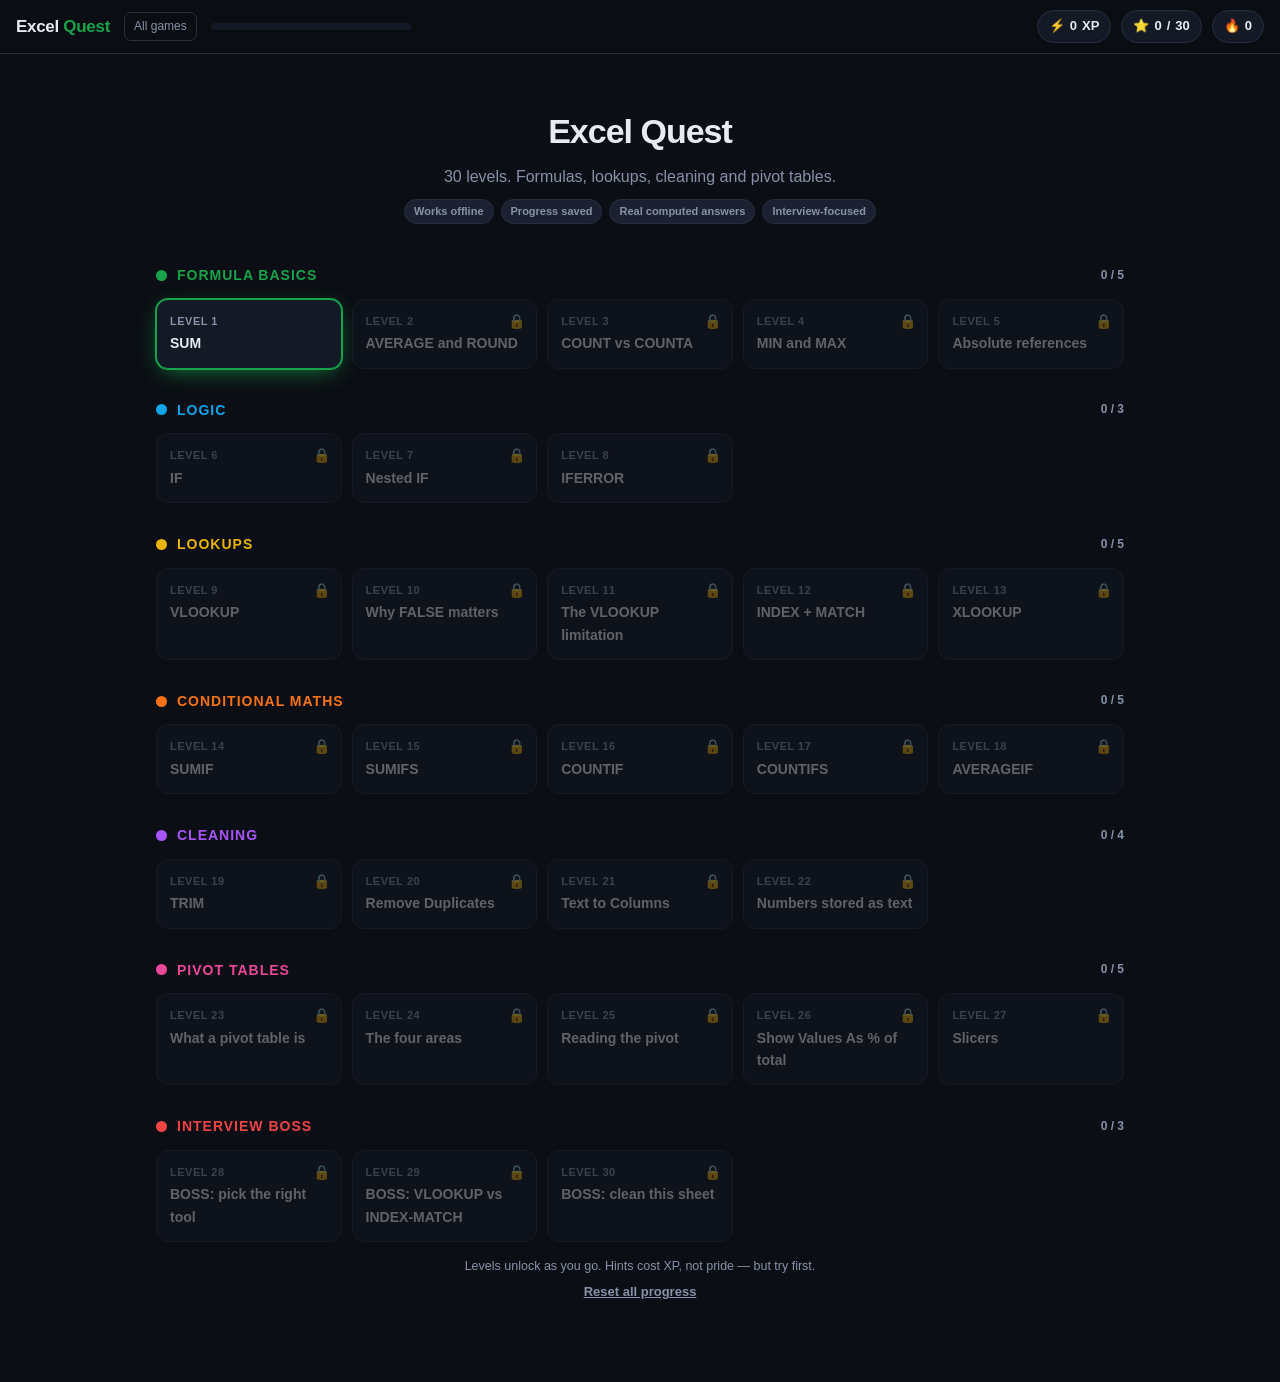
==== excel-quest.html @ 51fa30cd "Add files via upload" ====
<!DOCTYPE html>
<html lang="en"><head><meta charset="utf-8">
<meta name="viewport" content="width=device-width,initial-scale=1">
<title>Excel Quest</title>
<style>
*{box-sizing:border-box;margin:0;padding:0}
:root{--bg:#0b0e14;--pan:#141926;--pan2:#1b2130;--br:#262e40;--tx:#e8ebf2;--mut:#8792a8;--ac:#16a34a}
body{font-family:-apple-system,BlinkMacSystemFont,'Segoe UI',Roboto,Helvetica,Arial,sans-serif;
background:var(--bg);color:var(--tx);line-height:1.6;-webkit-font-smoothing:antialiased}
code,pre,textarea,input.num,.mono{font-family:ui-monospace,SFMono-Regular,Menlo,Consolas,monospace}
.top{position:sticky;top:0;z-index:100;background:rgba(11,14,20,.93);backdrop-filter:blur(10px);
border-bottom:1px solid var(--br);padding:10px 16px;display:flex;align-items:center;gap:14px;flex-wrap:wrap}
.logo{font-weight:800;font-size:17px;letter-spacing:-.3px;cursor:pointer}
.logo span{color:var(--ac)}
.hm{font-size:12px;color:var(--mut);text-decoration:none;border:1px solid var(--br);padding:4px 9px;border-radius:7px}
.hm:hover{color:var(--tx)}
.stats{display:flex;gap:10px;margin-left:auto;align-items:center;font-size:13px;font-weight:700;flex-wrap:wrap}
.stat{display:flex;align-items:center;gap:5px;background:var(--pan);border:1px solid var(--br);
padding:5px 11px;border-radius:99px}
.xpbar{flex:1;min-width:90px;max-width:200px;height:7px;background:var(--pan);border-radius:99px;overflow:hidden}
.xpbar>div{height:100%;background:linear-gradient(90deg,var(--ac),#a855f7);width:0;transition:width .5s}
.wrap{max-width:1000px;margin:0 auto;padding:24px 16px 80px}
.hero{text-align:center;padding:26px 0 10px}
.hero h1{font-size:34px;font-weight:800;letter-spacing:-1px}
.hero p{color:var(--mut);margin-top:6px}
.world{margin-top:30px}
.wh{display:flex;align-items:center;gap:10px;margin-bottom:12px}
.wdot{width:11px;height:11px;border-radius:99px}
.wh h2{font-size:14px;font-weight:800;letter-spacing:1px;text-transform:uppercase}
.wh .wc{font-size:12px;color:var(--mut);margin-left:auto;font-weight:600}
.nodes{display:grid;grid-template-columns:repeat(auto-fill,minmax(168px,1fr));gap:10px}
.node{background:var(--pan);border:1px solid var(--br);border-radius:12px;padding:13px;cursor:pointer;
position:relative;transition:transform .12s,border-color .12s}
.node:hover{transform:translateY(-2px)}
.node .ln{font-size:11px;color:var(--mut);font-weight:800;letter-spacing:.5px}
.node .lt{font-size:14px;font-weight:600;margin-top:2px}
.node.lock{opacity:.38;cursor:not-allowed}.node.lock:hover{transform:none}
.node.done{border-color:#1e5235;background:linear-gradient(180deg,#14301f22,var(--pan))}
.node.cur{border-color:var(--ac);box-shadow:0 0 0 1px var(--ac),0 6px 24px -8px var(--ac)}
.tick{position:absolute;top:10px;right:11px;font-size:14px}
.lv{display:none}.lv.on{display:block}
.back{background:none;border:none;color:var(--mut);font-size:13px;cursor:pointer;padding:0;font-weight:600}
.back:hover{color:var(--tx)}
.lvhead{display:flex;align-items:baseline;gap:10px;margin:14px 0 4px;flex-wrap:wrap}
.lvhead .n{font-size:12px;font-weight:800;color:var(--ac);letter-spacing:1px}
.lvhead h2{font-size:25px;font-weight:800;letter-spacing:-.5px}
.cols{display:grid;grid-template-columns:1fr 1fr;gap:16px;margin-top:16px}
@media(max-width:860px){.cols{grid-template-columns:1fr}}
.box{background:var(--pan);border:1px solid var(--br);border-radius:14px;padding:18px}
.box h3{font-size:11px;font-weight:800;letter-spacing:1.2px;text-transform:uppercase;color:var(--mut);margin-bottom:10px}
.lesson p{margin-bottom:9px;font-size:14.5px}
.lesson ul{margin:0 0 9px 18px;font-size:14.5px}.lesson li{margin-bottom:4px}
.lesson pre{background:#070a10;border:1px solid var(--br);border-left:3px solid var(--ac);border-radius:8px;
padding:12px;margin:9px 0;font-size:12.5px;color:#a5f3d0;overflow-x:auto;white-space:pre-wrap;line-height:1.5}
.lesson code{background:#070a10;padding:1px 5px;border-radius:4px;font-size:12.5px;color:#fbbf24}
.lesson table{margin:9px 0}
.task{background:linear-gradient(135deg,#1e1b4b55,#312e8133);border:1px solid #4338ca66;
border-radius:12px;padding:15px;font-size:15px}
.task b{color:#c7d2fe}
textarea{width:100%;min-height:130px;background:#070a10;border:1px solid var(--br);border-radius:10px;
color:#dbe4f0;padding:13px;font-size:13.5px;resize:vertical;line-height:1.6}
textarea:focus{outline:none;border-color:var(--ac)}
input.num{width:100%;background:#070a10;border:1px solid var(--br);border-radius:10px;color:#dbe4f0;
padding:14px;font-size:19px;font-weight:700}
input.num:focus{outline:none;border-color:var(--ac)}
.mc{display:flex;flex-direction:column;gap:8px}
.opt{background:#070a10;border:1px solid var(--br);border-radius:10px;padding:12px 14px;cursor:pointer;
font-size:14px;display:flex;gap:10px;align-items:flex-start}
.opt:hover{border-color:#39425a}
.opt.sel{border-color:var(--ac);background:#11162480}
.opt .k{font-weight:800;color:var(--mut);flex-shrink:0}
.opt.sel .k{color:var(--ac)}
.row{display:flex;gap:8px;flex-wrap:wrap;margin-top:10px}
button.b{background:var(--pan2);border:1px solid var(--br);color:#cdd5e3;padding:9px 15px;border-radius:9px;
cursor:pointer;font-size:13px;font-weight:700}
button.b:hover{background:#242c3d}
button.go{background:var(--ac);border-color:var(--ac);color:#fff;flex:1}
button.go:hover{filter:brightness(1.12)}
.msg{margin-top:11px;padding:12px 14px;border-radius:10px;font-size:14px;display:none}
.msg.ok{display:block;background:#0f2a1a;border:1px solid #1e5235;color:#86efac}
.msg.bad{display:block;background:#2a1414;border:1px solid #5c2626;color:#fca5a5}
.hintbox{margin-top:10px;background:#1c1708;border-left:3px solid #f59e0b;border-radius:8px;
padding:10px 13px;font-size:13.5px;color:#fde68a;display:none}
.hintbox.on{display:block}
table{width:100%;border-collapse:collapse;font-size:12.5px}
th{text-align:left;padding:7px 9px;background:#070a10;color:var(--mut);font-weight:700;
border-bottom:1px solid var(--br);white-space:nowrap;font-size:11px;letter-spacing:.4px;text-transform:uppercase}
td{padding:6px 9px;border-bottom:1px solid #1b2130;white-space:nowrap}
tr:last-child td{border-bottom:none}
.scroll{overflow-x:auto;max-height:290px;overflow-y:auto;border:1px solid var(--br);border-radius:9px}
.tabsm{display:flex;gap:5px;margin-bottom:9px;flex-wrap:wrap}
.tabsm button{background:var(--pan2);border:1px solid var(--br);color:var(--mut);font-size:11px;
padding:4px 9px;border-radius:6px;cursor:pointer;font-weight:700}
.tabsm button.on{background:var(--ac);border-color:var(--ac);color:#fff}
.sol{display:none;margin-top:10px}.sol.on{display:block}
.sol pre{background:#070a10;border:1px solid var(--br);border-left:3px solid #22c55e;border-radius:9px;
padding:13px;font-size:13px;color:#86efac;overflow-x:auto;white-space:pre-wrap;line-height:1.6}
.why{margin-top:10px;background:#0d1620;border-left:3px solid #38bdf8;border-radius:8px;padding:11px 13px;
font-size:13.5px;color:#bae6fd;display:none}
.why.on{display:block}
.ov{position:fixed;inset:0;background:rgba(5,7,12,.86);backdrop-filter:blur(5px);z-index:200;
display:none;align-items:center;justify-content:center;padding:20px}
.ov.on{display:flex}
.ovc{background:var(--pan);border:1px solid #2f3a52;border-radius:20px;padding:34px;max-width:420px;
width:100%;text-align:center}
.ovc .em{font-size:52px}
.ovc h3{font-size:25px;font-weight:800;margin:8px 0 4px}
.ovc p{color:var(--mut);font-size:14.5px;margin-bottom:8px}
.gain{display:inline-block;background:#1e1b4b;border:1px solid #4338ca;color:#c7d2fe;
padding:5px 14px;border-radius:99px;font-weight:800;font-size:14px;margin:8px 0 18px}
.ovc .row{justify-content:center}
.fin{background:linear-gradient(135deg,#312e81,#1e1b4b);border:1px solid #4338ca;border-radius:16px;
padding:24px;text-align:center;margin-top:26px}
.fin h3{font-size:21px;font-weight:800}
.fin p{color:#c7d2fe;font-size:14px;margin-top:6px}
.note{color:var(--mut);font-size:12.5px;margin-top:14px;text-align:center}
.pillrow{display:flex;gap:7px;flex-wrap:wrap;margin-top:9px}
.pl{font-size:11px;font-weight:700;padding:3px 9px;border-radius:99px;background:var(--pan2);
border:1px solid var(--br);color:var(--mut)}
</style></head><body>

<div class="top">
  <div class="logo" onclick="goMap()">Excel <span>Quest</span></div>
  <a class="hm" href="index.html">All games</a>
  <div class="xpbar"><div id="xpf"></div></div>
  <div class="stats">
    <div class="stat">&#9889; <span id="sxp">0</span> XP</div>
    <div class="stat">&#11088; <span id="sdone">0</span>/<span id="stot">0</span></div>
    <div class="stat">&#128293; <span id="sstreak">0</span></div>
  </div>
</div>

<div class="wrap">
  <div id="map">
    <div class="hero">
      <h1>Excel Quest</h1>
      <p>30 levels. Formulas, lookups, cleaning and pivot tables.</p>
      <div class="pillrow" style="justify-content:center">
        <span class="pl">Works offline</span><span class="pl">Progress saved</span>
        <span class="pl">Real computed answers</span><span class="pl">Interview-focused</span>
      </div>
    </div>
    <div id="worlds"></div>
    <div class="note">Levels unlock as you go. Hints cost XP, not pride &mdash; but try first.
    <br><button class="back" style="margin-top:8px;text-decoration:underline" onclick="resetAll()">Reset all progress</button></div>
  </div>

  <div id="lv" class="lv">
    <button class="back" onclick="goMap()">&larr; Back to map</button>
    <div class="lvhead"><span class="n" id="lvn"></span><h2 id="lvt"></h2></div>
    <div class="cols">
      <div>
        <div class="box lesson" id="lesson"></div>
        <div class="box" style="margin-top:16px" id="databox">
          <h3>The spreadsheet</h3>
          <div class="tabsm" id="tabsm"></div>
          <div class="scroll" id="tbl"></div>
        </div>
      </div>
      <div>
        <div class="task" id="task"></div>
        <div class="box" style="margin-top:16px">
          <h3 id="anslabel">Your answer</h3>
          <div id="inputzone"></div>
          <div class="row">
            <button class="b go" onclick="check()">Check answer</button>
            <button class="b" onclick="hint()">Hint</button>
            <button class="b" onclick="showSol()">Solution</button>
          </div>
          <div class="hintbox" id="hb"></div>
          <div class="msg" id="msg"></div>
          <div class="sol" id="sol"><h3 style="margin-top:14px">Model answer</h3><pre id="solp"></pre></div>
          <div class="why" id="why"></div>
        </div>
        <div class="box" style="margin-top:16px" id="expbox">
          <h3 id="explabel">Target output</h3>
          <div class="scroll" id="exp"></div>
        </div>
      </div>
    </div>
  </div>
</div>

<div class="ov" id="ov"><div class="ovc">
  <div class="em" id="ovem">&#127881;</div>
  <h3 id="ovh">Correct</h3>
  <p id="ovp"></p>
  <div class="gain" id="ovg"></div>
  <div class="row">
    <button class="b" onclick="closeOv()">Stay here</button>
    <button class="b go" onclick="nextLevel()" id="ovnext">Next level &rarr;</button>
  </div>
</div></div>

<script>
const DATA={"levels": [{"world": 1, "title": "SUM", "lesson": "<p>Every Excel formula starts with <code>=</code>. A <b>range</b> is written <code>F2:F13</code> &mdash; from cell F2 down to F13.</p><pre>=SUM(F2:F13)</pre><p>The data sheet is on the left. Column F is Revenue, and the data runs from row 2 to row 13.</p>", "task": "Write the formula for <b>total revenue</b> (column F, rows 2 to 13).", "hints": ["It is one function and one range.", "The range is F2:F13.", "=SUM(F2:F13)"], "sol": "=SUM(F2:F13)", "check": ["=\\s*sum\\s*\\(", "f2\\s*:\\s*f13"], "ph": "=...", "anslabel": "Your formula", "exp": {"cols": ["Result"], "rows": [[1258000]]}, "explabel": "This should return", "why": "SUM, AVERAGE, COUNT, MIN and MAX are the five functions you will use more than everything else combined.", "n": 1, "type": "code"}, {"world": 1, "title": "AVERAGE and ROUND", "lesson": "<p><b>ROUND</b> wraps another formula to control decimals.</p><pre>=ROUND(AVERAGE(F2:F13), 2)</pre><p>The <code>2</code> means two decimal places. Nesting functions like this is normal.</p>", "task": "Write a formula for the <b>average revenue, rounded to 2 decimals</b>.", "hints": ["You need two functions, one inside the other.", "ROUND goes on the outside.", "=ROUND(AVERAGE(F2:F13),2)"], "sol": "=ROUND(AVERAGE(F2:F13),2)", "check": ["round\\s*\\(", "average\\s*\\(", "f2\\s*:\\s*f13", ",\\s*2\\s*\\)"], "ph": "=...", "anslabel": "Your formula", "exp": {"cols": ["Result"], "rows": [[104833.33]]}, "explabel": "This should return", "n": 2, "type": "code"}, {"world": 1, "title": "COUNT vs COUNTA", "lesson": "<p>Two counting functions that behave differently:</p><ul><li><b>COUNT</b> counts cells containing <i>numbers</i></li><li><b>COUNTA</b> counts cells that are <i>not empty</i> &mdash; text included</li></ul><p>So <code>=COUNT(A2:A13)</code> on the Region column returns <b>0</b>, because those are all text.</p>", "task": "You run <code>=COUNT(B2:B13)</code> on the <b>Rep</b> column, which contains names. What do you get?", "hints": ["Rep contains text, not numbers.", "COUNT only counts numeric cells.", "It returns 0."], "type": "mc", "options": ["12", "0", "An error (#VALUE!)", "6"], "correct": 1, "sol": "=COUNT(B2:B13) returns 0 - the Rep column holds text, and COUNT only counts numbers. Use COUNTA to count non-empty text cells.", "why": "A classic trap. If a count looks suspiciously like zero, check whether you used COUNT on text.", "n": 3}, {"world": 1, "title": "MIN and MAX", "lesson": "<p>Same pattern as SUM.</p><pre>=MAX(F2:F13)\n=MIN(F2:F13)</pre>", "task": "Write the formula for the <b>largest</b> value in the Revenue column.", "hints": ["Same shape as SUM.", "Use MAX.", "=MAX(F2:F13)"], "sol": "=MAX(F2:F13)", "check": ["=\\s*max\\s*\\(", "f2\\s*:\\s*f13"], "ph": "=...", "anslabel": "Your formula", "exp": {"cols": ["Result"], "rows": [[165000]]}, "explabel": "This should return", "n": 4, "type": "code"}, {"world": 1, "title": "Absolute references", "lesson": "<p>When you copy a formula down, references <b>shift</b>. <code>A1</code> becomes <code>A2</code>, and so on. Lock them with <code>$</code>:</p><ul><li><code>A1</code> &mdash; both shift</li><li><code>$A$1</code> &mdash; nothing shifts</li><li><code>$A1</code> &mdash; column locked, row shifts</li></ul><p>Forgetting this is the number one cause of broken spreadsheets.</p>", "task": "You wrote <code>=F2/SUM(F2:F13)</code> in G2 and dragged it down. Every row below shows the wrong number. Why?", "hints": ["Think about what happens to the range when you drag.", "The SUM range shifted down with the formula.", "The range needs locking: $F$2:$F$13."], "type": "mc", "options": ["SUM cannot be divided", "The SUM range shifted to F3:F14, F4:F15 and so on - it needed to be $F$2:$F$13", "You need to format the column as a percentage first", "F2 should have been locked instead"], "correct": 1, "sol": "=F2/SUM($F$2:$F$13)  -  lock the range that must stay still, leave F2 relative so it moves.", "why": "Interviewers sometimes hand you a broken sheet and ask what is wrong. This is usually the answer.", "n": 5}, {"world": 2, "title": "IF", "lesson": "<p><b>IF</b> is Excel's if/else. Three parts: the test, the value when true, the value when false.</p><pre>=IF(D2&gt;10, \"Bulk\", \"Standard\")</pre><p>Text values must be in double quotes.</p>", "task": "In G2, flag rows where <b>Units (column D) is greater than 10</b> as <code>Bulk</code>, otherwise <code>Standard</code>.", "hints": ["Three arguments, separated by commas.", "=IF(test, value_if_true, value_if_false)", "=IF(D2>10,\"Bulk\",\"Standard\")"], "sol": "=IF(D2>10,\"Bulk\",\"Standard\")", "check": ["=\\s*if\\s*\\(", "d2\\s*>\\s*10", "bulk", "standard"], "ph": "=...", "anslabel": "Your formula", "n": 6, "type": "code"}, {"world": 2, "title": "Nested IF", "lesson": "<p>Put an IF inside an IF to get three or more outcomes.</p><pre>=IF(F2&gt;=150000,\"High\",\n   IF(F2&gt;=100000,\"Mid\",\"Low\"))</pre><p>Order matters &mdash; Excel stops at the first test that is true.</p>", "task": "Band the revenue in F2: <b>150000 or more</b> is <code>High</code>, <b>100000 or more</b> is <code>Mid</code>, anything else is <code>Low</code>.", "hints": ["Start with the highest band.", "The false branch of the first IF is another IF.", "=IF(F2>=150000,\"High\",IF(F2>=100000,\"Mid\",\"Low\"))"], "sol": "=IF(F2>=150000,\"High\",IF(F2>=100000,\"Mid\",\"Low\"))", "check": ["if\\s*\\(.*if\\s*\\(", "150000", "100000", "high", "mid", "low"], "ph": "=...", "anslabel": "Your formula", "why": "Same thinking as SQL's CASE WHEN. If you can do one, say so in the interview.", "n": 7, "type": "code"}, {"world": 2, "title": "IFERROR", "lesson": "<p>When a VLOOKUP finds nothing it returns <code>#N/A</code>, which then poisons every total built on top of it. <b>IFERROR</b> catches that.</p><pre>=IFERROR(VLOOKUP(...), 0)</pre>", "task": "What is the main reason an analyst wraps a lookup in IFERROR?", "hints": ["Think about what a failed lookup does to a SUM below it.", "#N/A spreads through any calculation that touches it.", "It replaces the error with a usable value."], "type": "mc", "options": ["It makes the formula calculate faster", "It replaces errors like #N/A with a chosen value, so downstream totals still work", "It is required whenever you use VLOOKUP", "It converts text to numbers"], "correct": 1, "sol": "=IFERROR(VLOOKUP(...), 0)  -  errors stop being contagious.", "why": "Be careful though: hiding errors can also hide real data problems. Say that in an interview and you sound senior.", "n": 8}, {"world": 3, "title": "VLOOKUP", "lesson": "<p>The most asked Excel function. It looks <b>down</b> the first column of a range and returns a value from a column to the right.</p><pre>=VLOOKUP(lookup_value, table_array, col_index, FALSE)</pre><p>Open the <b>Lookup table</b> tab on the left: products are in H, prices in I.</p>", "task": "Look up the price for the product in <b>C2</b> using the range <b>$H$2:$I$5</b>. Price is the <b>2nd</b> column. Use an exact match.", "hints": ["Four arguments.", "The third is 2 (price is the second column of the range).", "=VLOOKUP(C2,$H$2:$I$5,2,FALSE)"], "sol": "=VLOOKUP(C2,$H$2:$I$5,2,FALSE)", "check": ["vlookup\\s*\\(", "c2", "h\\$?2\\s*:\\s*\\$?i\\$?5", ",\\s*2\\s*,", "false|0\\s*\\)"], "ph": "=...", "anslabel": "Your formula", "table": "Lookup table", "why": "Expect to be asked to explain all four arguments out loud.", "n": 9, "type": "code"}, {"world": 3, "title": "Why FALSE matters", "lesson": "<p>The fourth argument is <code>range_lookup</code>:</p><ul><li><b>FALSE</b> (or 0) &mdash; exact match</li><li><b>TRUE</b> (or omitted) &mdash; approximate match, and it assumes your data is sorted</li></ul><p>Leaving it out is one of the most common real-world spreadsheet bugs.</p>", "task": "What happens if you omit the last argument of VLOOKUP?", "hints": ["The default is not what most people expect.", "It switches to approximate matching.", "It can silently return the wrong row."], "type": "mc", "options": ["Excel shows an error", "It defaults to approximate match and can silently return the wrong value", "It defaults to exact match, which is safe", "Nothing changes"], "correct": 1, "sol": "Omitting it means TRUE = approximate match. It returns the closest value below, which on unsorted data is simply wrong - and there is no error to warn you.", "why": "Silent wrong answers are worse than errors. This is a genuinely good interview talking point.", "n": 10}, {"world": 3, "title": "The VLOOKUP limitation", "lesson": "<p>VLOOKUP can only return columns to the <b>right</b> of the lookup column. If the value you want sits to the left, VLOOKUP cannot do it.</p><p>Two fixes: <b>INDEX + MATCH</b>, or <b>XLOOKUP</b> in newer versions.</p>", "task": "What is VLOOKUP's best known limitation?", "hints": ["It is about direction.", "It only searches the first column of the range and looks rightwards.", "It cannot look to the left."], "type": "mc", "options": ["It only works on numbers", "It cannot look to the left of the lookup column", "It is limited to 100 rows", "It cannot be combined with IF"], "correct": 1, "sol": "VLOOKUP searches the first column of its range and can only return values to the right. Use INDEX+MATCH or XLOOKUP to look left.", "why": "This exact question comes up constantly. Answer it, then immediately name the fix - that is what separates a good answer from a great one.", "n": 11}, {"world": 3, "title": "INDEX + MATCH", "lesson": "<p>Two functions that together beat VLOOKUP.</p><ul><li><b>MATCH</b> finds the <i>position</i> of a value in a range</li><li><b>INDEX</b> returns the value at a given position</li></ul><pre>=INDEX(return_range, MATCH(lookup_value, lookup_range, 0))</pre><p>The <code>0</code> in MATCH means exact match &mdash; same idea as FALSE in VLOOKUP.</p>", "task": "Get the price for the product in <b>C2</b> using INDEX on <b>$I$2:$I$5</b> and MATCH on <b>$H$2:$H$5</b>.", "hints": ["INDEX wraps MATCH.", "MATCH returns a row number that INDEX then uses.", "=INDEX($I$2:$I$5,MATCH(C2,$H$2:$H$5,0))"], "sol": "=INDEX($I$2:$I$5,MATCH(C2,$H$2:$H$5,0))", "check": ["index\\s*\\(", "match\\s*\\(", "c2", ",\\s*0\\s*\\)"], "ph": "=...", "anslabel": "Your formula", "table": "Lookup table", "n": 12, "type": "code"}, {"world": 3, "title": "XLOOKUP", "lesson": "<p>The modern replacement, if your Excel has it. No column counting, looks either direction, and has a built-in not-found value.</p><pre>=XLOOKUP(C2, $H$2:$H$5, $I$2:$I$5, \"Not found\")</pre><p>Arguments: what to find, where to look, what to return, and optionally what to show if nothing matches.</p>", "task": "Write the <b>XLOOKUP</b> that finds <b>C2</b> in <b>$H$2:$H$5</b> and returns from <b>$I$2:$I$5</b>.", "hints": ["Three required arguments.", "find it, search here, return from there.", "=XLOOKUP(C2,$H$2:$H$5,$I$2:$I$5)"], "sol": "=XLOOKUP(C2,$H$2:$H$5,$I$2:$I$5,\"Not found\")", "check": ["xlookup\\s*\\(", "c2", "h\\$?2\\s*:\\s*\\$?h\\$?5", "i\\$?2\\s*:\\s*\\$?i\\$?5"], "ph": "=...", "anslabel": "Your formula", "table": "Lookup table", "why": "Mentioning XLOOKUP signals you keep current. But still know VLOOKUP - most companies run older files.", "n": 13, "type": "code"}, {"world": 4, "title": "SUMIF", "lesson": "<p>Sum only the rows that meet a condition.</p><pre>=SUMIF(range_to_test, criteria, range_to_sum)</pre><p>Note the argument order: what to test, the test, then what to add up.</p>", "task": "Total <b>revenue for the East region</b>. Region is column A, revenue is column F.", "hints": ["Three arguments.", "Test A2:A13 for \"East\", then sum F2:F13.", "=SUMIF(A2:A13,\"East\",F2:F13)"], "sol": "=SUMIF(A2:A13,\"East\",F2:F13)", "check": ["sumif\\s*\\(", "a2\\s*:\\s*a13", "east", "f2\\s*:\\s*f13"], "ph": "=...", "anslabel": "Your formula", "exp": {"cols": ["Result"], "rows": [[509000]]}, "explabel": "This should return", "n": 14, "type": "code"}, {"world": 4, "title": "SUMIFS", "lesson": "<p>Plural version, for two or more conditions &mdash; and the argument order <b>flips</b>: the sum range comes <i>first</i>.</p><pre>=SUMIFS(sum_range, range1, crit1, range2, crit2)</pre>", "task": "Total revenue where <b>Region is East AND Product is Laptop</b>.", "hints": ["Sum range goes first in SUMIFS.", "Then pairs: A2:A13 with \"East\", C2:C13 with \"Laptop\".", "=SUMIFS(F2:F13,A2:A13,\"East\",C2:C13,\"Laptop\")"], "sol": "=SUMIFS(F2:F13,A2:A13,\"East\",C2:C13,\"Laptop\")", "check": ["sumifs\\s*\\(", "f2\\s*:\\s*f13", "east", "laptop"], "ph": "=...", "anslabel": "Your formula", "exp": {"cols": ["Result"], "rows": [[275000]]}, "explabel": "This should return", "why": "SUMIF vs SUMIFS argument order is a favourite gotcha. SUMIFS puts the sum range first.", "n": 15, "type": "code"}, {"world": 4, "title": "COUNTIF", "lesson": "<p>Counts rows matching a condition.</p><pre>=COUNTIF(range, criteria)</pre><p>It also doubles as a duplicate finder: <code>=COUNTIF($A$2:$A$13,A2)&gt;1</code>.</p>", "task": "How many rows are in the <b>East</b> region? Write the formula.", "hints": ["Two arguments only.", "=COUNTIF(A2:A13,\"East\")", "=COUNTIF(A2:A13,\"East\")"], "sol": "=COUNTIF(A2:A13,\"East\")", "check": ["countif\\s*\\(", "a2\\s*:\\s*a13", "east"], "ph": "=...", "anslabel": "Your formula", "exp": {"cols": ["Result"], "rows": [[5]]}, "explabel": "This should return", "n": 16, "type": "code"}, {"world": 4, "title": "COUNTIFS", "lesson": "<p>Multiple conditions. Unlike SUMIFS there is no value range, so it is just pairs.</p><pre>=COUNTIFS(range1, crit1, range2, crit2)</pre>", "task": "Count the rows where <b>Region is East AND Product is Laptop</b>.", "hints": ["Pairs of range and criteria.", "No sum range needed.", "=COUNTIFS(A2:A13,\"East\",C2:C13,\"Laptop\")"], "sol": "=COUNTIFS(A2:A13,\"East\",C2:C13,\"Laptop\")", "check": ["countifs\\s*\\(", "east", "laptop"], "ph": "=...", "anslabel": "Your formula", "exp": {"cols": ["Result"], "rows": [[2]]}, "explabel": "This should return", "n": 17, "type": "code"}, {"world": 4, "title": "AVERAGEIF", "lesson": "<p>Same shape as SUMIF.</p><pre>=AVERAGEIF(range, criteria, average_range)</pre>", "task": "Average revenue for the <b>West</b> region.", "hints": ["Same argument order as SUMIF.", "Test A2:A13, then average F2:F13.", "=AVERAGEIF(A2:A13,\"West\",F2:F13)"], "sol": "=AVERAGEIF(A2:A13,\"West\",F2:F13)", "check": ["averageif\\s*\\(", "west", "f2\\s*:\\s*f13"], "ph": "=...", "anslabel": "Your formula", "exp": {"cols": ["Result"], "rows": [[105750.0]]}, "explabel": "This should return", "n": 18, "type": "code"}, {"world": 5, "title": "TRIM", "lesson": "<p>Invisible spaces are the single most common cause of failed lookups. <code>\"East \"</code> and <code>\"East\"</code> are different strings, so VLOOKUP returns #N/A and you have no idea why.</p><pre>=TRIM(A2)</pre><p>TRIM strips leading and trailing spaces.</p>", "task": "A VLOOKUP keeps returning #N/A even though you can clearly see the value in both sheets. What do you check first?", "hints": ["The values look identical on screen.", "Something invisible is different.", "Trailing spaces, or numbers stored as text."], "type": "mc", "options": ["The file is too large", "Hidden spaces or a type mismatch - text vs number - so use TRIM and check the data type", "VLOOKUP is broken and you should use SUM", "The worksheet needs recalculating"], "correct": 1, "sol": "=TRIM(A2) for stray spaces. Also check that one side is not a number stored as text - that mismatch breaks lookups silently too.", "why": "A great practical answer. It shows you have actually cleaned real data rather than only read about it.", "n": 19}, {"world": 5, "title": "Remove Duplicates", "lesson": "<p><b>Data &gt; Remove Duplicates</b> deletes repeat rows based on the columns you tick.</p><p style='color:#fbbf24'>Important: it deletes in place and cannot be undone after saving. Find them first with Conditional Formatting or COUNTIF, check they are genuinely duplicates, then remove.</p>", "task": "What is the safe order of operations when you suspect duplicate rows?", "hints": ["Deleting first is risky.", "You want to look before you delete.", "Identify, verify, then remove."], "type": "mc", "options": ["Remove Duplicates immediately, then check the row count", "Highlight them with Conditional Formatting or COUNTIF, confirm they are true duplicates, then remove", "Sort the data and delete rows manually", "Duplicates never matter in analysis"], "correct": 1, "sol": "Identify (Conditional Formatting / COUNTIF > 1) -> verify they are genuine duplicates and not legitimately repeated values -> then Remove Duplicates.", "why": "Two customers can genuinely share a name. Deleting without checking destroys real data.", "n": 20}, {"world": 5, "title": "Text to Columns", "lesson": "<p><b>Data &gt; Text to Columns</b> splits one column into several using a delimiter &mdash; a comma, a space, a dash.</p><p>It has a second life as a type-fixer: running it on a column of numbers-stored-as-text converts them to real numbers.</p>", "task": "A column contains \"Asha Kumar\" and you need first and last name separately. Which tool?", "hints": ["There is a built-in feature for exactly this.", "It is under the Data tab.", "Text to Columns, split on space."], "type": "mc", "options": ["Remove Duplicates", "Text to Columns, using space as the delimiter", "Conditional Formatting", "Freeze Panes"], "correct": 1, "sol": "Data > Text to Columns > Delimited > Space. (In newer Excel, TEXTSPLIT does it with a formula.)", "n": 21}, {"world": 5, "title": "Numbers stored as text", "lesson": "<p>You SUM a column and get <b>0</b>. The cells show numbers, but they are left-aligned and there is a little green triangle in the corner.</p><p>Those are <b>text</b>, not numbers. SUM ignores text, so the total is zero.</p>", "task": "Your SUM over a column of apparent numbers returns 0. What is going on?", "hints": ["SUM only adds numbers.", "Look at the alignment - text goes left, numbers go right.", "They are stored as text."], "type": "mc", "options": ["The range is wrong", "The values are stored as text, so SUM ignores them - convert with Text to Columns or VALUE()", "Excel needs restarting", "You must format the cell as currency"], "correct": 1, "sol": "Stored as text. Fix with Data > Text to Columns (finish immediately), multiply by 1, or use VALUE(). Tell-tale sign: left-aligned numbers with a green triangle.", "why": "Extremely common in exported CSVs. Recognising it instantly makes you look experienced.", "n": 22}, {"world": 6, "title": "What a pivot table is", "lesson": "<p>A <b>pivot table</b> groups and aggregates raw rows by drag and drop &mdash; no formulas.</p><p>It is the exact same idea as SQL's <code>GROUP BY</code>: pick a field to group by, pick a number to aggregate.</p><p style='color:#fbbf24'>This is the number one Excel interview topic. Do not skip it.</p>", "task": "What is the best one-sentence description of a pivot table?", "hints": ["Compare it to something you already know from SQL.", "It groups and aggregates.", "It is drag-and-drop GROUP BY."], "type": "mc", "options": ["A chart type for showing trends", "A drag-and-drop tool that groups rows and aggregates values - the Excel equivalent of SQL GROUP BY", "A way to lock cells so they cannot be edited", "A formula for looking up values across sheets"], "correct": 1, "sol": "A pivot table summarises raw rows by grouping on chosen fields and aggregating a value - same concept as GROUP BY in SQL.", "why": "Linking it to GROUP BY in the interview shows you understand the concept, not just the clicks.", "n": 23}, {"world": 6, "title": "The four areas", "lesson": "<p>A pivot has four drop zones:</p><ul><li><b>Rows</b> &mdash; what to group down the side</li><li><b>Columns</b> &mdash; what to group across the top</li><li><b>Values</b> &mdash; the number being aggregated</li><li><b>Filters</b> &mdash; what to restrict the whole table to</li></ul>", "task": "To get <b>total revenue by region</b>, where do Region and Revenue go?", "hints": ["One is the grouping, one is the number.", "Region groups; Revenue is aggregated.", "Region to Rows, Revenue to Values."], "type": "mc", "options": ["Region to Values, Revenue to Rows", "Region to Rows, Revenue to Values", "Both to Filters", "Region to Columns, Revenue to Filters"], "correct": 1, "sol": "Region -> Rows, Revenue -> Values (set the aggregation to Sum).", "n": 24}, {"world": 6, "title": "Reading the pivot", "lesson": "<p>Build it mentally: Region in Rows, Revenue in Values as <b>Sum</b>. Excel produces one row per region with the totals.</p><p>Use the data table on the left and work it out.</p>", "task": "With Region in Rows and Sum of Revenue in Values, what number appears for <b>North</b>?", "hints": ["Find the three North rows in the data.", "Laptop 110000, Chair 120000, Monitor 96000.", "110000 + 120000 + 96000."], "type": "num", "answer": 326000, "tol": 0.5, "sol": "North = 110000 + 120000 + 96000 = 326000", "exp": {"cols": ["Region", "Sum of Revenue"], "rows": [["East", 509000], ["West", 423000], ["North", 326000]]}, "explabel": "The full pivot output", "n": 25}, {"world": 6, "title": "Show Values As % of total", "lesson": "<p>Right-click a value &gt; <b>Show Values As</b> &gt; <b>% of Grand Total</b>. Instantly turns absolute numbers into shares, with no formula.</p><p>This is usually what a stakeholder actually wanted.</p>", "task": "East revenue is <b>509,000</b> and total revenue is <b>1,258,000</b>. What percentage of the total is East? Give it to <b>1 decimal place</b>.", "hints": ["Divide East by the total.", "Then multiply by 100.", "509000 / 1258000 * 100 = 40.5"], "type": "num", "answer": 40.5, "tol": 0.15, "sol": "509000 / 1258000 x 100 = 40.5%", "n": 26}, {"world": 6, "title": "Slicers", "lesson": "<p>A <b>slicer</b> is a set of filter buttons attached to a pivot table. Click 'East' and the whole summary filters.</p><p>Why it matters: a non-technical manager can explore the data without touching a formula. That is the real job.</p>", "task": "Why would you add a slicer rather than just using the Filters area?", "hints": ["Think about who is using the file.", "It is about the person who did not build it.", "It is visible and clickable for non-technical users."], "type": "mc", "options": ["Slicers calculate faster", "They are visible and clickable, so non-technical users can filter without understanding the pivot", "Slicers are required for charts", "They reduce file size"], "correct": 1, "sol": "Slicers make filtering obvious and self-service for the audience. A filter dropdown is easy to miss; a slicer is not.", "why": "Answers that mention the end user, not just the feature, stand out in interviews.", "n": 27}, {"world": 7, "title": "BOSS: pick the right tool", "lesson": "<p>Interviewers test judgement, not just syntax.</p>", "task": "You need to summarise 80,000 rows of sales by region and month, and the data lives in a database. What is the sensible approach?", "hints": ["Think about where the data is and how big it is.", "Excel is not the right first step here.", "Aggregate in SQL, visualise after."], "type": "mc", "options": ["Export all 80,000 rows to Excel and build a pivot table", "Aggregate it in SQL with GROUP BY, then bring the small summary into Excel or Power BI", "Open it in Notepad first", "Use VLOOKUP across all rows"], "correct": 1, "sol": "Aggregate at the source with SQL, then visualise the small result. Dragging 80k raw rows into Excel is slow, fragile and unnecessary.", "why": "This is the answer that makes you sound like an analyst rather than a spreadsheet user.", "n": 28}, {"world": 7, "title": "BOSS: VLOOKUP vs INDEX-MATCH", "lesson": "<p>Time to assemble a complete spoken answer.</p>", "task": "Which is the strongest interview answer to 'VLOOKUP or INDEX-MATCH?'", "hints": ["A good answer covers both and shows judgement.", "Mention direction, robustness, and when each is fine.", "INDEX-MATCH is more flexible; VLOOKUP is simpler."], "type": "mc", "options": ["INDEX-MATCH is always better, VLOOKUP is obsolete", "VLOOKUP is simpler for quick work, but INDEX-MATCH can look left and does not break when columns are inserted - and XLOOKUP replaces both where available", "They are identical", "VLOOKUP is faster so always use it"], "correct": 1, "sol": "VLOOKUP: simpler, fine for quick one-off work. INDEX-MATCH: looks either direction, survives column insertion, better on large sheets. XLOOKUP: replaces both if your version supports it.", "why": "Nuanced answers beat absolute ones. 'It depends, and here is what it depends on' is what they want to hear.", "n": 29}, {"world": 7, "title": "BOSS: clean this sheet", "lesson": "<p>Final level. You are handed a messy export and asked how you would approach it.</p>", "task": "What is the best order to clean an unfamiliar spreadsheet?", "hints": ["Look before you change anything.", "Understand the shape first, then fix structure, then fix values.", "Inspect, then fix types, then dedupe, then handle blanks."], "type": "mc", "options": ["Delete all blank rows, then start calculating", "Inspect size and columns -> fix data types -> TRIM text -> find and remove duplicates -> handle blanks -> sanity check totals", "Build the pivot table first and fix problems if they appear", "Sort alphabetically and remove anything that looks wrong"], "correct": 1, "sol": "Inspect (size, columns, obvious oddities) -> fix data types -> TRIM -> identify and remove duplicates -> decide what to do about blanks -> sanity check the totals against something you trust.", "why": "Saying 'sanity check the totals against something I trust' at the end is the detail that makes this answer land.", "n": 30}], "worlds": {"1": ["Formula basics", "#16a34a"], "2": ["Logic", "#0ea5e9"], "3": ["Lookups", "#eab308"], "4": ["Conditional maths", "#f97316"], "5": ["Cleaning", "#a855f7"], "6": ["Pivot tables", "#ec4899"], "7": ["Interview boss", "#ef4444"]}, "tables": {"Sheet1 (data)": {"cols": ["Row", "A Region", "B Rep", "C Product", "D Units", "E Price", "F Revenue"], "rows": [[1, "Region", "Rep", "Product", "Units", "Price", "Revenue"], [2, "East", "Asha", "Laptop", 3, 55000, 165000], [3, "West", "Ravi", "Monitor", 10, 12000, 120000], [4, "East", "Meera", "Chair", 12, 8000, 96000], [5, "North", "Dev", "Laptop", 2, 55000, 110000], [6, "West", "Asha", "Desk", 4, 22000, 88000], [7, "East", "Ravi", "Monitor", 6, 12000, 72000], [8, "North", "Sana", "Chair", 15, 8000, 120000], [9, "West", "Meera", "Laptop", 1, 55000, 55000], [10, "East", "Dev", "Desk", 3, 22000, 66000], [11, "North", "Asha", "Monitor", 8, 12000, 96000], [12, "West", "Sana", "Chair", 20, 8000, 160000], [13, "East", "Sana", "Laptop", 2, 55000, 110000]]}, "Lookup table": {"cols": ["Row", "H Product", "I Price"], "rows": [[1, "Product", "Price"], [2, "Chair", 8000], [3, "Desk", 22000], [4, "Laptop", 55000], [5, "Monitor", 12000]]}}};

const K='excelquest_v1';
function load(){try{return JSON.parse(localStorage.getItem(K)||'{}')}catch(e){return{}}}
function store(){try{localStorage.setItem(K,JSON.stringify(S))}catch(e){}}
let S=load();
S.done=S.done||{}; S.xp=S.xp||0; S.hints=S.hints||{}; S.streak=S.streak||0; S.ans=S.ans||{};
let cur=0, hintIdx=0, mcPick=null;
const LV=DATA.levels, W=DATA.worlds, T=DATA.tables||{}, TOT=LV.length;

function maxUnlocked(){let m=1;for(let i=1;i<=TOT;i++){if(S.done[i])m=Math.max(m,i+1);}return m;}
function buildMap(){
  const byW={};LV.forEach(l=>{(byW[l.world]=byW[l.world]||[]).push(l)});
  const mu=maxUnlocked();let h='';
  Object.keys(byW).forEach(w=>{
    const nm=W[w][0],col=W[w][1],ls=byW[w];
    const dn=ls.filter(l=>S.done[l.n]).length;
    h+='<div class="world"><div class="wh"><span class="wdot" style="background:'+col+'"></span>'+
       '<h2 style="color:'+col+'">'+nm+'</h2><span class="wc">'+dn+' / '+ls.length+'</span></div><div class="nodes">';
    ls.forEach(l=>{
      const done=!!S.done[l.n], lock=l.n>mu, is=l.n===mu&&!done;
      h+='<div class="node'+(done?' done':'')+(lock?' lock':'')+(is?' cur':'')+'" '+
         (lock?'':'onclick="openLevel('+l.n+')"')+'>'+
         (done?'<span class="tick">&#9989;</span>':lock?'<span class="tick">&#128274;</span>':'')+
         '<div class="ln">LEVEL '+l.n+'</div><div class="lt">'+l.title+'</div></div>';
    });
    h+='</div></div>';
  });
  if(Object.keys(S.done).length===TOT) h+='<div class="fin"><h3>&#127942; Excel cleared</h3><p>You can write lookups, conditional maths and explain a pivot table. That is the Excel bar for a fresher analyst.</p></div>';
  document.getElementById('worlds').innerHTML=h;hud();
}
function hud(){
  const d=Object.keys(S.done).length;
  document.getElementById('sxp').textContent=S.xp;
  document.getElementById('sdone').textContent=d;
  document.getElementById('stot').textContent=TOT;
  document.getElementById('sstreak').textContent=S.streak;
  document.getElementById('xpf').style.width=(100*d/TOT)+'%';
}
function goMap(){document.getElementById('lv').classList.remove('on');
  document.getElementById('map').style.display='';buildMap();window.scrollTo(0,0);}

function tbl(cols,rows){
  if(!rows||!rows.length)return '<div style="padding:14px;color:#8792a8;font-size:13px">no rows</div>';
  let h='<table><thead><tr>';cols.forEach(c=>h+='<th>'+c+'</th>');h+='</tr></thead><tbody>';
  rows.forEach(r=>{h+='<tr>';r.forEach(v=>h+='<td>'+(v===null?'<span style="color:#64748b">NULL</span>':v)+'</td>');h+='</tr>'});
  return h+'</tbody></table>';
}
function showTbl(n){
  document.querySelectorAll('#tabsm button').forEach(b=>b.classList.toggle('on',b.dataset.t===n));
  document.getElementById('tbl').innerHTML=tbl(T[n].cols,T[n].rows);}

function openLevel(n){
  cur=n;hintIdx=0;mcPick=null;
  const l=LV[n-1];
  document.getElementById('map').style.display='none';
  document.getElementById('lv').classList.add('on');
  document.getElementById('lvn').textContent='LEVEL '+n+' / '+TOT;
  document.getElementById('lvt').textContent=l.title;
  document.getElementById('lesson').innerHTML='<h3>Lesson</h3>'+l.lesson;
  document.getElementById('task').innerHTML='<b>Your task &mdash;</b> '+l.task;
  document.getElementById('msg').className='msg';document.getElementById('msg').textContent='';
  document.getElementById('hb').className='hintbox';
  document.getElementById('sol').className='sol';
  document.getElementById('solp').textContent=l.sol;
  const why=document.getElementById('why');
  if(l.why){why.innerHTML='<b>Why it matters:</b> '+l.why;}else{why.innerHTML='';}
  why.className='why';

  const iz=document.getElementById('inputzone');
  if(l.type==='mc'){
    document.getElementById('anslabel').textContent='Pick one';
    let h='<div class="mc">';
    l.options.forEach((o,i)=>{h+='<div class="opt" data-i="'+i+'" onclick="pick('+i+')">'+
      '<span class="k">'+'ABCD'[i]+'</span><span>'+o+'</span></div>'});
    iz.innerHTML=h+'</div>';
  }else if(l.type==='num'){
    document.getElementById('anslabel').textContent='Your answer (a number)';
    iz.innerHTML='<input class="num" id="ed" placeholder="type a number" value="'+(S.ans[n]||'')+'">';
  }else{
    document.getElementById('anslabel').textContent=l.anslabel||'Your answer';
    iz.innerHTML='<textarea id="ed" spellcheck="false" placeholder="'+(l.ph||'type here')+'">'+
      (S.ans[n]||'').replace(/</g,'&lt;')+'</textarea>';
  }
  const eb=document.getElementById('expbox');
  if(l.exp&&l.exp.rows&&l.exp.rows.length){
    eb.style.display='';
    document.getElementById('explabel').textContent=l.explabel||'Target output';
    document.getElementById('exp').innerHTML=tbl(l.exp.cols,l.exp.rows);
  }else{eb.style.display='none';}
  const db=document.getElementById('databox');
  const keys=Object.keys(T);
  if(keys.length&&l.showdata!==false){
    db.style.display='';
    let tb='';keys.forEach(t=>{tb+='<button data-t="'+t+'" onclick="showTbl(\''+t+'\')">'+t+'</button>'});
    document.getElementById('tabsm').innerHTML=tb;
    showTbl(l.table||keys[0]);
  }else{db.style.display='none';}
  window.scrollTo(0,0);
}
function pick(i){mcPick=i;document.querySelectorAll('.opt').forEach(o=>o.classList.toggle('sel',+o.dataset.i===i));}
document.addEventListener('input',e=>{if(e.target.id==='ed'){S.ans[cur]=e.target.value;store();}});

function norm(q){return q.toLowerCase().replace(/#[^\n]*/g,' ').replace(/--[^\n]*/g,' ')
  .replace(/\s+/g,' ').replace(/;+\s*$/,'').trim();}
function check(){
  const l=LV[cur-1];const m=document.getElementById('msg');
  let good=false, why='';
  if(l.type==='mc'){
    if(mcPick===null){m.className='msg bad';m.textContent='Pick an option first.';return;}
    good = mcPick===l.correct;
    if(!good) why='Not that one. Re-read the lesson above.';
  }else if(l.type==='num'){
    const v=parseFloat((document.getElementById('ed').value||'').replace(/[, ]/g,''));
    if(isNaN(v)){m.className='msg bad';m.textContent='Enter a number.';return;}
    const tol=l.tol||0.01;
    good=Math.abs(v-l.answer)<=tol;
    if(!good) why = (Math.abs(v-l.answer)<=l.answer*0.25) ? 'Close, but not right. Check your arithmetic.' : 'Not right. Work through it step by step.';
  }else{
    const q=norm(document.getElementById('ed').value);
    if(!q){m.className='msg bad';m.textContent='Write something first.';return;}
    const miss=l.check.filter(p=>!(new RegExp(p,'i')).test(q));
    good=miss.length===0;
    if(!good) why='Your answer is missing <b>'+label(miss[0])+'</b>.';
  }
  if(good){
    if(!S.done[cur]){
      const used=S.hints[cur]||0;
      const gain=Math.max(10,30-used*7);
      S.done[cur]=1;S.xp+=gain;S.streak=(S.streak||0)+1;store();win(gain,used);
    }else{m.className='msg ok';m.textContent='Correct again. Already cleared.';}
    document.getElementById('why').className=LV[cur-1].why?'why on':'why';
    hud();
  }else{
    S.streak=0;store();hud();
    m.className='msg bad';m.innerHTML=why+' Try the Hint button if you are stuck.';
  }
}
const LBL={"group\\s+by": "GROUP BY", "having": "HAVING", "left\\s+join": "LEFT JOIN", "join": "a JOIN", "where": "WHERE", "order\\s+by": "ORDER BY", "limit": "LIMIT", "distinct": "DISTINCT", "over": "an OVER clause", "partition": "PARTITION BY", "with": "a CTE (WITH)", "coalesce": "COALESCE", "case": "CASE", "is\\s+null": "IS NULL", "nullif": "NULLIF", "groupby": "groupby()", "merge": "merge()", "fillna": "fillna()", "dropna": "dropna()", "drop_duplicates": "drop_duplicates()", "value_counts": "value_counts()", "isnull": "isnull()", "sort_values": "sort_values()", "pivot_table": "pivot_table()", "describe": "describe()", "vlookup": "VLOOKUP", "xlookup": "XLOOKUP", "index": "INDEX", "match": "MATCH", "sumifs?": "SUMIF / SUMIFS", "countifs?": "COUNTIF / COUNTIFS", "iferror": "IFERROR", "trim": "TRIM", "calculate": "CALCULATE", "divide": "DIVIDE", "sum": "SUM", "count": "COUNT", "avg|mean": "the average", "median": "median", "std": "std"};
function label(p){
  for(const k in LBL){if(p.indexOf(k)>=0)return LBL[k];}
  const c=p.replace(/\\s\+/g,' ').replace(/[\\^$()?*+\[\]|]/g,'').trim();
  return c?('something like: '+c):'a required piece';
}
function hint(){
  const l=LV[cur-1];const hb=document.getElementById('hb');
  if(hintIdx>=l.hints.length){hb.className='hintbox on';
    hb.innerHTML='<b>No hints left.</b> Press Solution, read it, then close it and redo the level from blank.';return;}
  S.hints[cur]=Math.max(S.hints[cur]||0,hintIdx+1);store();
  hb.className='hintbox on';
  hb.innerHTML='<b>Hint '+(hintIdx+1)+' of '+l.hints.length+':</b> '+l.hints[hintIdx];
  hintIdx++;
}
function showSol(){S.hints[cur]=3;store();document.getElementById('sol').classList.add('on');
  const l=LV[cur-1];if(l.why)document.getElementById('why').className='why on';}
function win(gain,used){
  const last=cur===TOT;
  document.getElementById('ovem').innerHTML=last?'&#127942;':(used===0?'&#127919;':'&#9989;');
  document.getElementById('ovh').textContent=last?'Complete':(used===0?'Clean solve':'Correct');
  document.getElementById('ovp').textContent=last?'You can write lookups, conditional maths and explain a pivot table. That is the Excel bar for a fresher analyst.'
    :(used===0?'No hints used. That is how it has to feel in the interview.'
              :'Solved with '+used+' hint'+(used>1?'s':'')+'. Redo it later from blank.');
  document.getElementById('ovg').textContent='+'+gain+' XP';
  document.getElementById('ovnext').style.display=last?'none':'';
  document.getElementById('ov').classList.add('on');
}
function closeOv(){document.getElementById('ov').classList.remove('on');}
function nextLevel(){closeOv();if(cur<TOT)openLevel(cur+1);else goMap();}
function resetAll(){if(confirm('Erase all progress for this game?')){
  S={done:{},xp:0,hints:{},streak:0,ans:{}};store();buildMap();}}
document.addEventListener('keydown',e=>{
  if((e.ctrlKey||e.metaKey)&&e.key==='Enter'&&document.getElementById('lv').classList.contains('on'))check();
  if(e.key==='Escape')closeOv();});
buildMap();
</script></body></html>
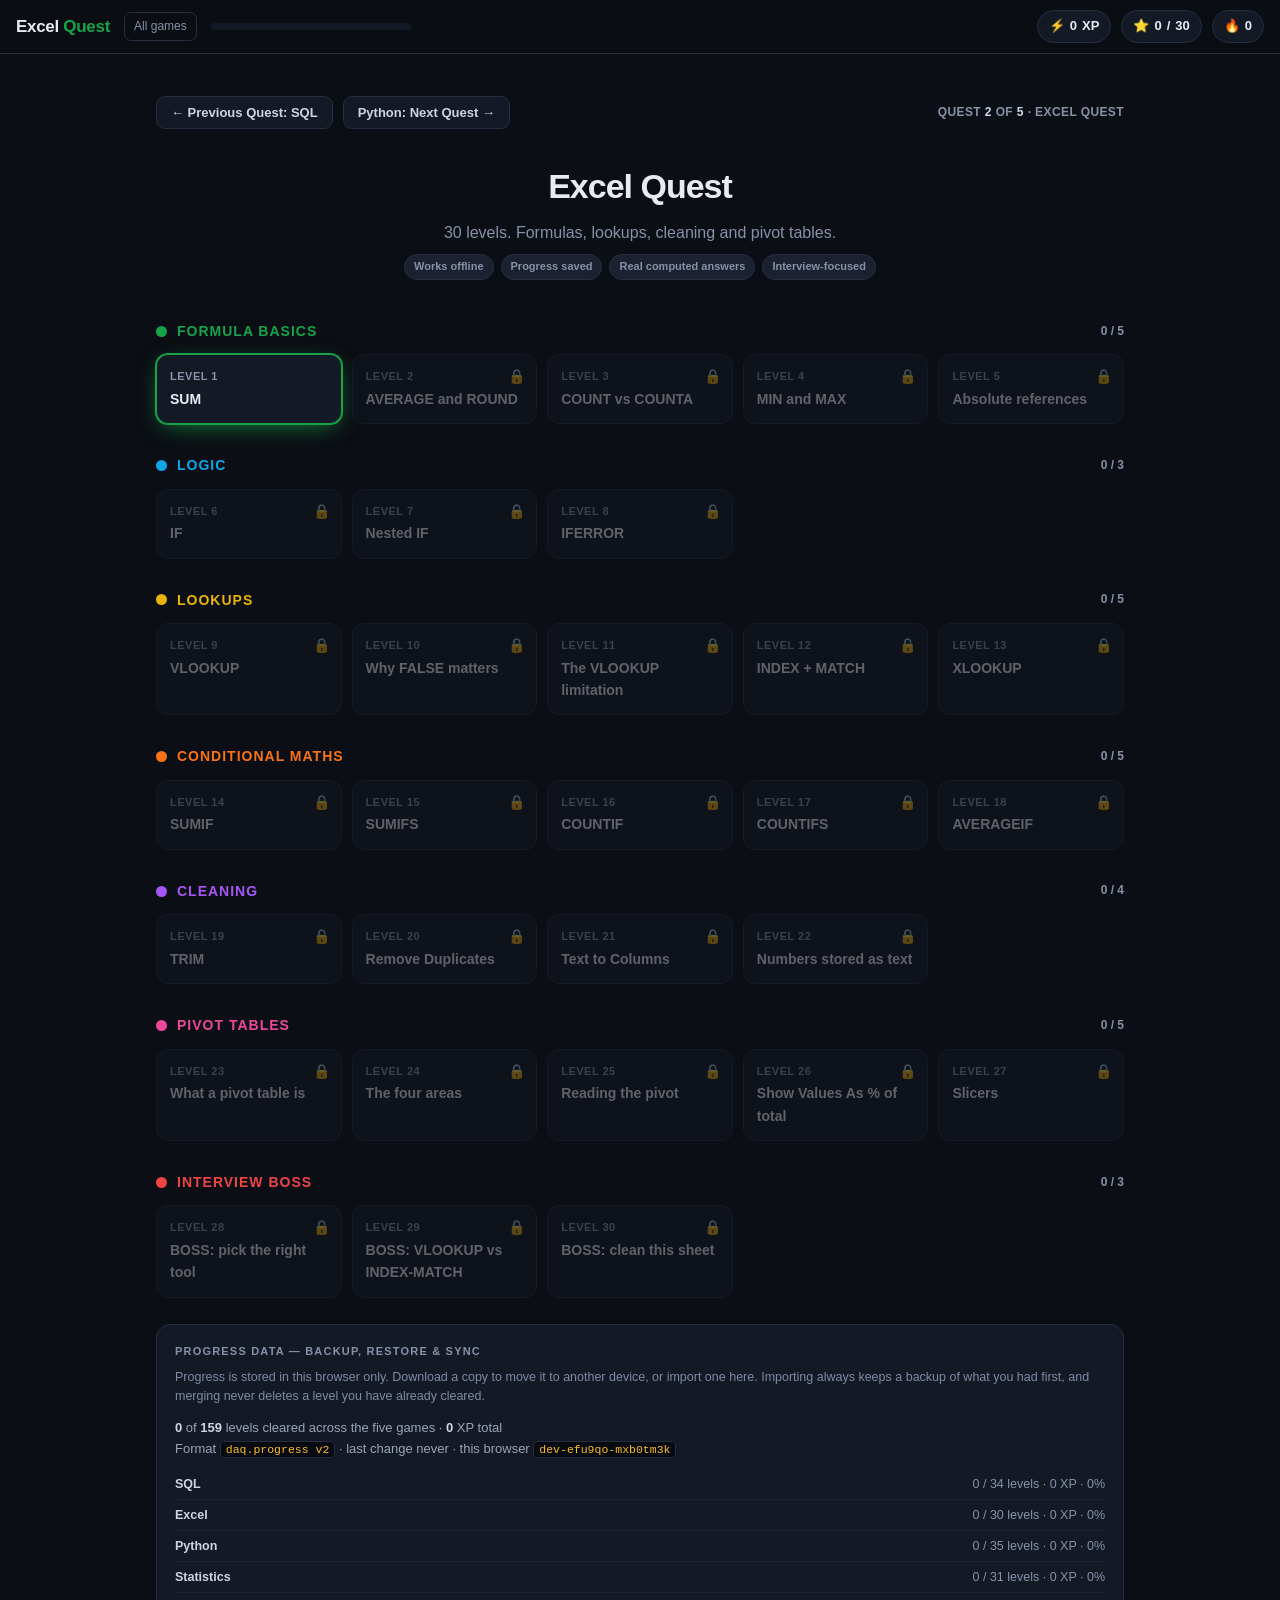
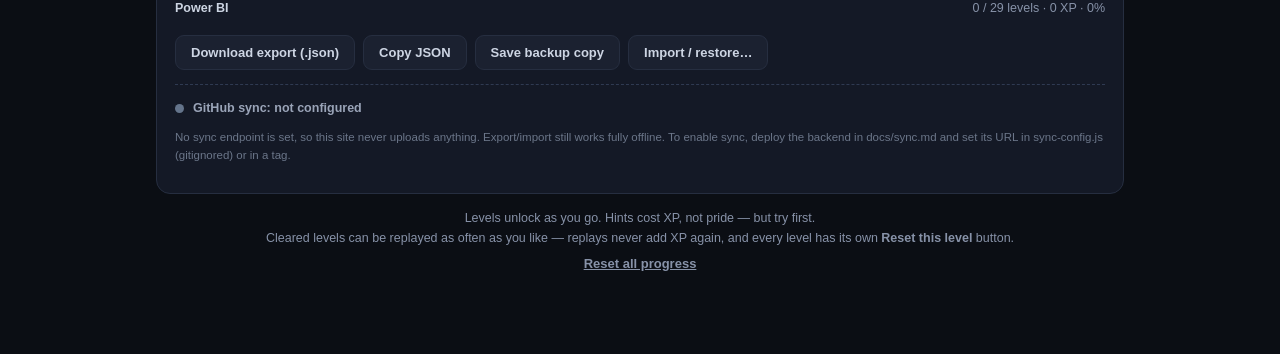
==== commit e6447049: "Add progress backup/restore, per-level reset, quest nav and (optional) sync design Four feature area" ====
--- a/excel-quest.html
+++ b/excel-quest.html
@@ -117,7 +117,7 @@
 .pillrow{display:flex;gap:7px;flex-wrap:wrap;margin-top:9px}
 .pl{font-size:11px;font-weight:700;padding:3px 9px;border-radius:99px;background:var(--pan2);
 border:1px solid var(--br);color:var(--mut)}
-</style></head><body>
+</style><link rel="stylesheet" href="progress.css"></head><body>
 
 <div class="top">
   <div class="logo" onclick="goMap()">Excel <span>Quest</span></div>
@@ -131,6 +131,7 @@
 </div>
 
 <div class="wrap">
+  <div class="qnav" id="qnav"></div>
   <div id="map">
     <div class="hero">
       <h1>Excel Quest</h1>
@@ -141,7 +142,11 @@
       </div>
     </div>
     <div id="worlds"></div>
+    <div class="pbox" id="pbox"></div>
+
     <div class="note">Levels unlock as you go. Hints cost XP, not pride &mdash; but try first.
+    <br>Cleared levels can be replayed as often as you like &mdash; replays never add XP again,
+    and every level has its own <b>Reset this level</b> button.
     <br><button class="back" style="margin-top:8px;text-decoration:underline" onclick="resetAll()">Reset all progress</button></div>
   </div>
 
@@ -192,12 +197,24 @@
   </div>
 </div></div>
 
+<script src="progress.js"></script>
+<script src="progress-ui.js"></script>
+<script src="sync.js"></script>
 <script>
-const DATA={"levels": [{"world": 1, "title": "SUM", "lesson": "<p>Every Excel formula starts with <code>=</code>. A <b>range</b> is written <code>F2:F13</code> &mdash; from cell F2 down to F13.</p><pre>=SUM(F2:F13)</pre><p>The data sheet is on the left. Column F is Revenue, and the data runs from row 2 to row 13.</p>", "task": "Write the formula for <b>total revenue</b> (column F, rows 2 to 13).", "hints": ["It is one function and one range.", "The range is F2:F13.", "=SUM(F2:F13)"], "sol": "=SUM(F2:F13)", "check": ["=\\s*sum\\s*\\(", "f2\\s*:\\s*f13"], "ph": "=...", "anslabel": "Your formula", "exp": {"cols": ["Result"], "rows": [[1258000]]}, "explabel": "This should return", "why": "SUM, AVERAGE, COUNT, MIN and MAX are the five functions you will use more than everything else combined.", "n": 1, "type": "code"}, {"world": 1, "title": "AVERAGE and ROUND", "lesson": "<p><b>ROUND</b> wraps another formula to control decimals.</p><pre>=ROUND(AVERAGE(F2:F13), 2)</pre><p>The <code>2</code> means two decimal places. Nesting functions like this is normal.</p>", "task": "Write a formula for the <b>average revenue, rounded to 2 decimals</b>.", "hints": ["You need two functions, one inside the other.", "ROUND goes on the outside.", "=ROUND(AVERAGE(F2:F13),2)"], "sol": "=ROUND(AVERAGE(F2:F13),2)", "check": ["round\\s*\\(", "average\\s*\\(", "f2\\s*:\\s*f13", ",\\s*2\\s*\\)"], "ph": "=...", "anslabel": "Your formula", "exp": {"cols": ["Result"], "rows": [[104833.33]]}, "explabel": "This should return", "n": 2, "type": "code"}, {"world": 1, "title": "COUNT vs COUNTA", "lesson": "<p>Two counting functions that behave differently:</p><ul><li><b>COUNT</b> counts cells containing <i>numbers</i></li><li><b>COUNTA</b> counts cells that are <i>not empty</i> &mdash; text included</li></ul><p>So <code>=COUNT(A2:A13)</code> on the Region column returns <b>0</b>, because those are all text.</p>", "task": "You run <code>=COUNT(B2:B13)</code> on the <b>Rep</b> column, which contains names. What do you get?", "hints": ["Rep contains text, not numbers.", "COUNT only counts numeric cells.", "It returns 0."], "type": "mc", "options": ["12", "0", "An error (#VALUE!)", "6"], "correct": 1, "sol": "=COUNT(B2:B13) returns 0 - the Rep column holds text, and COUNT only counts numbers. Use COUNTA to count non-empty text cells.", "why": "A classic trap. If a count looks suspiciously like zero, check whether you used COUNT on text.", "n": 3}, {"world": 1, "title": "MIN and MAX", "lesson": "<p>Same pattern as SUM.</p><pre>=MAX(F2:F13)\n=MIN(F2:F13)</pre>", "task": "Write the formula for the <b>largest</b> value in the Revenue column.", "hints": ["Same shape as SUM.", "Use MAX.", "=MAX(F2:F13)"], "sol": "=MAX(F2:F13)", "check": ["=\\s*max\\s*\\(", "f2\\s*:\\s*f13"], "ph": "=...", "anslabel": "Your formula", "exp": {"cols": ["Result"], "rows": [[165000]]}, "explabel": "This should return", "n": 4, "type": "code"}, {"world": 1, "title": "Absolute references", "lesson": "<p>When you copy a formula down, references <b>shift</b>. <code>A1</code> becomes <code>A2</code>, and so on. Lock them with <code>$</code>:</p><ul><li><code>A1</code> &mdash; both shift</li><li><code>$A$1</code> &mdash; nothing shifts</li><li><code>$A1</code> &mdash; column locked, row shifts</li></ul><p>Forgetting this is the number one cause of broken spreadsheets.</p>", "task": "You wrote <code>=F2/SUM(F2:F13)</code> in G2 and dragged it down. Every row below shows the wrong number. Why?", "hints": ["Think about what happens to the range when you drag.", "The SUM range shifted down with the formula.", "The range needs locking: $F$2:$F$13."], "type": "mc", "options": ["SUM cannot be divided", "The SUM range shifted to F3:F14, F4:F15 and so on - it needed to be $F$2:$F$13", "You need to format the column as a percentage first", "F2 should have been locked instead"], "correct": 1, "sol": "=F2/SUM($F$2:$F$13)  -  lock the range that must stay still, leave F2 relative so it moves.", "why": "Interviewers sometimes hand you a broken sheet and ask what is wrong. This is usually the answer.", "n": 5}, {"world": 2, "title": "IF", "lesson": "<p><b>IF</b> is Excel's if/else. Three parts: the test, the value when true, the value when false.</p><pre>=IF(D2&gt;10, \"Bulk\", \"Standard\")</pre><p>Text values must be in double quotes.</p>", "task": "In G2, flag rows where <b>Units (column D) is greater than 10</b> as <code>Bulk</code>, otherwise <code>Standard</code>.", "hints": ["Three arguments, separated by commas.", "=IF(test, value_if_true, value_if_false)", "=IF(D2>10,\"Bulk\",\"Standard\")"], "sol": "=IF(D2>10,\"Bulk\",\"Standard\")", "check": ["=\\s*if\\s*\\(", "d2\\s*>\\s*10", "bulk", "standard"], "ph": "=...", "anslabel": "Your formula", "n": 6, "type": "code"}, {"world": 2, "title": "Nested IF", "lesson": "<p>Put an IF inside an IF to get three or more outcomes.</p><pre>=IF(F2&gt;=150000,\"High\",\n   IF(F2&gt;=100000,\"Mid\",\"Low\"))</pre><p>Order matters &mdash; Excel stops at the first test that is true.</p>", "task": "Band the revenue in F2: <b>150000 or more</b> is <code>High</code>, <b>100000 or more</b> is <code>Mid</code>, anything else is <code>Low</code>.", "hints": ["Start with the highest band.", "The false branch of the first IF is another IF.", "=IF(F2>=150000,\"High\",IF(F2>=100000,\"Mid\",\"Low\"))"], "sol": "=IF(F2>=150000,\"High\",IF(F2>=100000,\"Mid\",\"Low\"))", "check": ["if\\s*\\(.*if\\s*\\(", "150000", "100000", "high", "mid", "low"], "ph": "=...", "anslabel": "Your formula", "why": "Same thinking as SQL's CASE WHEN. If you can do one, say so in the interview.", "n": 7, "type": "code"}, {"world": 2, "title": "IFERROR", "lesson": "<p>When a VLOOKUP finds nothing it returns <code>#N/A</code>, which then poisons every total built on top of it. <b>IFERROR</b> catches that.</p><pre>=IFERROR(VLOOKUP(...), 0)</pre>", "task": "What is the main reason an analyst wraps a lookup in IFERROR?", "hints": ["Think about what a failed lookup does to a SUM below it.", "#N/A spreads through any calculation that touches it.", "It replaces the error with a usable value."], "type": "mc", "options": ["It makes the formula calculate faster", "It replaces errors like #N/A with a chosen value, so downstream totals still work", "It is required whenever you use VLOOKUP", "It converts text to numbers"], "correct": 1, "sol": "=IFERROR(VLOOKUP(...), 0)  -  errors stop being contagious.", "why": "Be careful though: hiding errors can also hide real data problems. Say that in an interview and you sound senior.", "n": 8}, {"world": 3, "title": "VLOOKUP", "lesson": "<p>The most asked Excel function. It looks <b>down</b> the first column of a range and returns a value from a column to the right.</p><pre>=VLOOKUP(lookup_value, table_array, col_index, FALSE)</pre><p>Open the <b>Lookup table</b> tab on the left: products are in H, prices in I.</p>", "task": "Look up the price for the product in <b>C2</b> using the range <b>$H$2:$I$5</b>. Price is the <b>2nd</b> column. Use an exact match.", "hints": ["Four arguments.", "The third is 2 (price is the second column of the range).", "=VLOOKUP(C2,$H$2:$I$5,2,FALSE)"], "sol": "=VLOOKUP(C2,$H$2:$I$5,2,FALSE)", "check": ["vlookup\\s*\\(", "c2", "h\\$?2\\s*:\\s*\\$?i\\$?5", ",\\s*2\\s*,", "false|0\\s*\\)"], "ph": "=...", "anslabel": "Your formula", "table": "Lookup table", "why": "Expect to be asked to explain all four arguments out loud.", "n": 9, "type": "code"}, {"world": 3, "title": "Why FALSE matters", "lesson": "<p>The fourth argument is <code>range_lookup</code>:</p><ul><li><b>FALSE</b> (or 0) &mdash; exact match</li><li><b>TRUE</b> (or omitted) &mdash; approximate match, and it assumes your data is sorted</li></ul><p>Leaving it out is one of the most common real-world spreadsheet bugs.</p>", "task": "What happens if you omit the last argument of VLOOKUP?", "hints": ["The default is not what most people expect.", "It switches to approximate matching.", "It can silently return the wrong row."], "type": "mc", "options": ["Excel shows an error", "It defaults to approximate match and can silently return the wrong value", "It defaults to exact match, which is safe", "Nothing changes"], "correct": 1, "sol": "Omitting it means TRUE = approximate match. It returns the closest value below, which on unsorted data is simply wrong - and there is no error to warn you.", "why": "Silent wrong answers are worse than errors. This is a genuinely good interview talking point.", "n": 10}, {"world": 3, "title": "The VLOOKUP limitation", "lesson": "<p>VLOOKUP can only return columns to the <b>right</b> of the lookup column. If the value you want sits to the left, VLOOKUP cannot do it.</p><p>Two fixes: <b>INDEX + MATCH</b>, or <b>XLOOKUP</b> in newer versions.</p>", "task": "What is VLOOKUP's best known limitation?", "hints": ["It is about direction.", "It only searches the first column of the range and looks rightwards.", "It cannot look to the left."], "type": "mc", "options": ["It only works on numbers", "It cannot look to the left of the lookup column", "It is limited to 100 rows", "It cannot be combined with IF"], "correct": 1, "sol": "VLOOKUP searches the first column of its range and can only return values to the right. Use INDEX+MATCH or XLOOKUP to look left.", "why": "This exact question comes up constantly. Answer it, then immediately name the fix - that is what separates a good answer from a great one.", "n": 11}, {"world": 3, "title": "INDEX + MATCH", "lesson": "<p>Two functions that together beat VLOOKUP.</p><ul><li><b>MATCH</b> finds the <i>position</i> of a value in a range</li><li><b>INDEX</b> returns the value at a given position</li></ul><pre>=INDEX(return_range, MATCH(lookup_value, lookup_range, 0))</pre><p>The <code>0</code> in MATCH means exact match &mdash; same idea as FALSE in VLOOKUP.</p>", "task": "Get the price for the product in <b>C2</b> using INDEX on <b>$I$2:$I$5</b> and MATCH on <b>$H$2:$H$5</b>.", "hints": ["INDEX wraps MATCH.", "MATCH returns a row number that INDEX then uses.", "=INDEX($I$2:$I$5,MATCH(C2,$H$2:$H$5,0))"], "sol": "=INDEX($I$2:$I$5,MATCH(C2,$H$2:$H$5,0))", "check": ["index\\s*\\(", "match\\s*\\(", "c2", ",\\s*0\\s*\\)"], "ph": "=...", "anslabel": "Your formula", "table": "Lookup table", "n": 12, "type": "code"}, {"world": 3, "title": "XLOOKUP", "lesson": "<p>The modern replacement, if your Excel has it. No column counting, looks either direction, and has a built-in not-found value.</p><pre>=XLOOKUP(C2, $H$2:$H$5, $I$2:$I$5, \"Not found\")</pre><p>Arguments: what to find, where to look, what to return, and optionally what to show if nothing matches.</p>", "task": "Write the <b>XLOOKUP</b> that finds <b>C2</b> in <b>$H$2:$H$5</b> and returns from <b>$I$2:$I$5</b>.", "hints": ["Three required arguments.", "find it, search here, return from there.", "=XLOOKUP(C2,$H$2:$H$5,$I$2:$I$5)"], "sol": "=XLOOKUP(C2,$H$2:$H$5,$I$2:$I$5,\"Not found\")", "check": ["xlookup\\s*\\(", "c2", "h\\$?2\\s*:\\s*\\$?h\\$?5", "i\\$?2\\s*:\\s*\\$?i\\$?5"], "ph": "=...", "anslabel": "Your formula", "table": "Lookup table", "why": "Mentioning XLOOKUP signals you keep current. But still know VLOOKUP - most companies run older files.", "n": 13, "type": "code"}, {"world": 4, "title": "SUMIF", "lesson": "<p>Sum only the rows that meet a condition.</p><pre>=SUMIF(range_to_test, criteria, range_to_sum)</pre><p>Note the argument order: what to test, the test, then what to add up.</p>", "task": "Total <b>revenue for the East region</b>. Region is column A, revenue is column F.", "hints": ["Three arguments.", "Test A2:A13 for \"East\", then sum F2:F13.", "=SUMIF(A2:A13,\"East\",F2:F13)"], "sol": "=SUMIF(A2:A13,\"East\",F2:F13)", "check": ["sumif\\s*\\(", "a2\\s*:\\s*a13", "east", "f2\\s*:\\s*f13"], "ph": "=...", "anslabel": "Your formula", "exp": {"cols": ["Result"], "rows": [[509000]]}, "explabel": "This should return", "n": 14, "type": "code"}, {"world": 4, "title": "SUMIFS", "lesson": "<p>Plural version, for two or more conditions &mdash; and the argument order <b>flips</b>: the sum range comes <i>first</i>.</p><pre>=SUMIFS(sum_range, range1, crit1, range2, crit2)</pre>", "task": "Total revenue where <b>Region is East AND Product is Laptop</b>.", "hints": ["Sum range goes first in SUMIFS.", "Then pairs: A2:A13 with \"East\", C2:C13 with \"Laptop\".", "=SUMIFS(F2:F13,A2:A13,\"East\",C2:C13,\"Laptop\")"], "sol": "=SUMIFS(F2:F13,A2:A13,\"East\",C2:C13,\"Laptop\")", "check": ["sumifs\\s*\\(", "f2\\s*:\\s*f13", "east", "laptop"], "ph": "=...", "anslabel": "Your formula", "exp": {"cols": ["Result"], "rows": [[275000]]}, "explabel": "This should return", "why": "SUMIF vs SUMIFS argument order is a favourite gotcha. SUMIFS puts the sum range first.", "n": 15, "type": "code"}, {"world": 4, "title": "COUNTIF", "lesson": "<p>Counts rows matching a condition.</p><pre>=COUNTIF(range, criteria)</pre><p>It also doubles as a duplicate finder: <code>=COUNTIF($A$2:$A$13,A2)&gt;1</code>.</p>", "task": "How many rows are in the <b>East</b> region? Write the formula.", "hints": ["Two arguments only.", "=COUNTIF(A2:A13,\"East\")", "=COUNTIF(A2:A13,\"East\")"], "sol": "=COUNTIF(A2:A13,\"East\")", "check": ["countif\\s*\\(", "a2\\s*:\\s*a13", "east"], "ph": "=...", "anslabel": "Your formula", "exp": {"cols": ["Result"], "rows": [[5]]}, "explabel": "This should return", "n": 16, "type": "code"}, {"world": 4, "title": "COUNTIFS", "lesson": "<p>Multiple conditions. Unlike SUMIFS there is no value range, so it is just pairs.</p><pre>=COUNTIFS(range1, crit1, range2, crit2)</pre>", "task": "Count the rows where <b>Region is East AND Product is Laptop</b>.", "hints": ["Pairs of range and criteria.", "No sum range needed.", "=COUNTIFS(A2:A13,\"East\",C2:C13,\"Laptop\")"], "sol": "=COUNTIFS(A2:A13,\"East\",C2:C13,\"Laptop\")", "check": ["countifs\\s*\\(", "east", "laptop"], "ph": "=...", "anslabel": "Your formula", "exp": {"cols": ["Result"], "rows": [[2]]}, "explabel": "This should return", "n": 17, "type": "code"}, {"world": 4, "title": "AVERAGEIF", "lesson": "<p>Same shape as SUMIF.</p><pre>=AVERAGEIF(range, criteria, average_range)</pre>", "task": "Average revenue for the <b>West</b> region.", "hints": ["Same argument order as SUMIF.", "Test A2:A13, then average F2:F13.", "=AVERAGEIF(A2:A13,\"West\",F2:F13)"], "sol": "=AVERAGEIF(A2:A13,\"West\",F2:F13)", "check": ["averageif\\s*\\(", "west", "f2\\s*:\\s*f13"], "ph": "=...", "anslabel": "Your formula", "exp": {"cols": ["Result"], "rows": [[105750.0]]}, "explabel": "This should return", "n": 18, "type": "code"}, {"world": 5, "title": "TRIM", "lesson": "<p>Invisible spaces are the single most common cause of failed lookups. <code>\"East \"</code> and <code>\"East\"</code> are different strings, so VLOOKUP returns #N/A and you have no idea why.</p><pre>=TRIM(A2)</pre><p>TRIM strips leading and trailing spaces.</p>", "task": "A VLOOKUP keeps returning #N/A even though you can clearly see the value in both sheets. What do you check first?", "hints": ["The values look identical on screen.", "Something invisible is different.", "Trailing spaces, or numbers stored as text."], "type": "mc", "options": ["The file is too large", "Hidden spaces or a type mismatch - text vs number - so use TRIM and check the data type", "VLOOKUP is broken and you should use SUM", "The worksheet needs recalculating"], "correct": 1, "sol": "=TRIM(A2) for stray spaces. Also check that one side is not a number stored as text - that mismatch breaks lookups silently too.", "why": "A great practical answer. It shows you have actually cleaned real data rather than only read about it.", "n": 19}, {"world": 5, "title": "Remove Duplicates", "lesson": "<p><b>Data &gt; Remove Duplicates</b> deletes repeat rows based on the columns you tick.</p><p style='color:#fbbf24'>Important: it deletes in place and cannot be undone after saving. Find them first with Conditional Formatting or COUNTIF, check they are genuinely duplicates, then remove.</p>", "task": "What is the safe order of operations when you suspect duplicate rows?", "hints": ["Deleting first is risky.", "You want to look before you delete.", "Identify, verify, then remove."], "type": "mc", "options": ["Remove Duplicates immediately, then check the row count", "Highlight them with Conditional Formatting or COUNTIF, confirm they are true duplicates, then remove", "Sort the data and delete rows manually", "Duplicates never matter in analysis"], "correct": 1, "sol": "Identify (Conditional Formatting / COUNTIF > 1) -> verify they are genuine duplicates and not legitimately repeated values -> then Remove Duplicates.", "why": "Two customers can genuinely share a name. Deleting without checking destroys real data.", "n": 20}, {"world": 5, "title": "Text to Columns", "lesson": "<p><b>Data &gt; Text to Columns</b> splits one column into several using a delimiter &mdash; a comma, a space, a dash.</p><p>It has a second life as a type-fixer: running it on a column of numbers-stored-as-text converts them to real numbers.</p>", "task": "A column contains \"Asha Kumar\" and you need first and last name separately. Which tool?", "hints": ["There is a built-in feature for exactly this.", "It is under the Data tab.", "Text to Columns, split on space."], "type": "mc", "options": ["Remove Duplicates", "Text to Columns, using space as the delimiter", "Conditional Formatting", "Freeze Panes"], "correct": 1, "sol": "Data > Text to Columns > Delimited > Space. (In newer Excel, TEXTSPLIT does it with a formula.)", "n": 21}, {"world": 5, "title": "Numbers stored as text", "lesson": "<p>You SUM a column and get <b>0</b>. The cells show numbers, but they are left-aligned and there is a little green triangle in the corner.</p><p>Those are <b>text</b>, not numbers. SUM ignores text, so the total is zero.</p>", "task": "Your SUM over a column of apparent numbers returns 0. What is going on?", "hints": ["SUM only adds numbers.", "Look at the alignment - text goes left, numbers go right.", "They are stored as text."], "type": "mc", "options": ["The range is wrong", "The values are stored as text, so SUM ignores them - convert with Text to Columns or VALUE()", "Excel needs restarting", "You must format the cell as currency"], "correct": 1, "sol": "Stored as text. Fix with Data > Text to Columns (finish immediately), multiply by 1, or use VALUE(). Tell-tale sign: left-aligned numbers with a green triangle.", "why": "Extremely common in exported CSVs. Recognising it instantly makes you look experienced.", "n": 22}, {"world": 6, "title": "What a pivot table is", "lesson": "<p>A <b>pivot table</b> groups and aggregates raw rows by drag and drop &mdash; no formulas.</p><p>It is the exact same idea as SQL's <code>GROUP BY</code>: pick a field to group by, pick a number to aggregate.</p><p style='color:#fbbf24'>This is the number one Excel interview topic. Do not skip it.</p>", "task": "What is the best one-sentence description of a pivot table?", "hints": ["Compare it to something you already know from SQL.", "It groups and aggregates.", "It is drag-and-drop GROUP BY."], "type": "mc", "options": ["A chart type for showing trends", "A drag-and-drop tool that groups rows and aggregates values - the Excel equivalent of SQL GROUP BY", "A way to lock cells so they cannot be edited", "A formula for looking up values across sheets"], "correct": 1, "sol": "A pivot table summarises raw rows by grouping on chosen fields and aggregating a value - same concept as GROUP BY in SQL.", "why": "Linking it to GROUP BY in the interview shows you understand the concept, not just the clicks.", "n": 23}, {"world": 6, "title": "The four areas", "lesson": "<p>A pivot has four drop zones:</p><ul><li><b>Rows</b> &mdash; what to group down the side</li><li><b>Columns</b> &mdash; what to group across the top</li><li><b>Values</b> &mdash; the number being aggregated</li><li><b>Filters</b> &mdash; what to restrict the whole table to</li></ul>", "task": "To get <b>total revenue by region</b>, where do Region and Revenue go?", "hints": ["One is the grouping, one is the number.", "Region groups; Revenue is aggregated.", "Region to Rows, Revenue to Values."], "type": "mc", "options": ["Region to Values, Revenue to Rows", "Region to Rows, Revenue to Values", "Both to Filters", "Region to Columns, Revenue to Filters"], "correct": 1, "sol": "Region -> Rows, Revenue -> Values (set the aggregation to Sum).", "n": 24}, {"world": 6, "title": "Reading the pivot", "lesson": "<p>Build it mentally: Region in Rows, Revenue in Values as <b>Sum</b>. Excel produces one row per region with the totals.</p><p>Use the data table on the left and work it out.</p>", "task": "With Region in Rows and Sum of Revenue in Values, what number appears for <b>North</b>?", "hints": ["Find the three North rows in the data.", "Laptop 110000, Chair 120000, Monitor 96000.", "110000 + 120000 + 96000."], "type": "num", "answer": 326000, "tol": 0.5, "sol": "North = 110000 + 120000 + 96000 = 326000", "exp": {"cols": ["Region", "Sum of Revenue"], "rows": [["East", 509000], ["West", 423000], ["North", 326000]]}, "explabel": "The full pivot output", "n": 25}, {"world": 6, "title": "Show Values As % of total", "lesson": "<p>Right-click a value &gt; <b>Show Values As</b> &gt; <b>% of Grand Total</b>. Instantly turns absolute numbers into shares, with no formula.</p><p>This is usually what a stakeholder actually wanted.</p>", "task": "East revenue is <b>509,000</b> and total revenue is <b>1,258,000</b>. What percentage of the total is East? Give it to <b>1 decimal place</b>.", "hints": ["Divide East by the total.", "Then multiply by 100.", "509000 / 1258000 * 100 = 40.5"], "type": "num", "answer": 40.5, "tol": 0.15, "sol": "509000 / 1258000 x 100 = 40.5%", "n": 26}, {"world": 6, "title": "Slicers", "lesson": "<p>A <b>slicer</b> is a set of filter buttons attached to a pivot table. Click 'East' and the whole summary filters.</p><p>Why it matters: a non-technical manager can explore the data without touching a formula. That is the real job.</p>", "task": "Why would you add a slicer rather than just using the Filters area?", "hints": ["Think about who is using the file.", "It is about the person who did not build it.", "It is visible and clickable for non-technical users."], "type": "mc", "options": ["Slicers calculate faster", "They are visible and clickable, so non-technical users can filter without understanding the pivot", "Slicers are required for charts", "They reduce file size"], "correct": 1, "sol": "Slicers make filtering obvious and self-service for the audience. A filter dropdown is easy to miss; a slicer is not.", "why": "Answers that mention the end user, not just the feature, stand out in interviews.", "n": 27}, {"world": 7, "title": "BOSS: pick the right tool", "lesson": "<p>Interviewers test judgement, not just syntax.</p>", "task": "You need to summarise 80,000 rows of sales by region and month, and the data lives in a database. What is the sensible approach?", "hints": ["Think about where the data is and how big it is.", "Excel is not the right first step here.", "Aggregate in SQL, visualise after."], "type": "mc", "options": ["Export all 80,000 rows to Excel and build a pivot table", "Aggregate it in SQL with GROUP BY, then bring the small summary into Excel or Power BI", "Open it in Notepad first", "Use VLOOKUP across all rows"], "correct": 1, "sol": "Aggregate at the source with SQL, then visualise the small result. Dragging 80k raw rows into Excel is slow, fragile and unnecessary.", "why": "This is the answer that makes you sound like an analyst rather than a spreadsheet user.", "n": 28}, {"world": 7, "title": "BOSS: VLOOKUP vs INDEX-MATCH", "lesson": "<p>Time to assemble a complete spoken answer.</p>", "task": "Which is the strongest interview answer to 'VLOOKUP or INDEX-MATCH?'", "hints": ["A good answer covers both and shows judgement.", "Mention direction, robustness, and when each is fine.", "INDEX-MATCH is more flexible; VLOOKUP is simpler."], "type": "mc", "options": ["INDEX-MATCH is always better, VLOOKUP is obsolete", "VLOOKUP is simpler for quick work, but INDEX-MATCH can look left and does not break when columns are inserted - and XLOOKUP replaces both where available", "They are identical", "VLOOKUP is faster so always use it"], "correct": 1, "sol": "VLOOKUP: simpler, fine for quick one-off work. INDEX-MATCH: looks either direction, survives column insertion, better on large sheets. XLOOKUP: replaces both if your version supports it.", "why": "Nuanced answers beat absolute ones. 'It depends, and here is what it depends on' is what they want to hear.", "n": 29}, {"world": 7, "title": "BOSS: clean this sheet", "lesson": "<p>Final level. You are handed a messy export and asked how you would approach it.</p>", "task": "What is the best order to clean an unfamiliar spreadsheet?", "hints": ["Look before you change anything.", "Understand the shape first, then fix structure, then fix values.", "Inspect, then fix types, then dedupe, then handle blanks."], "type": "mc", "options": ["Delete all blank rows, then start calculating", "Inspect size and columns -> fix data types -> TRIM text -> find and remove duplicates -> handle blanks -> sanity check totals", "Build the pivot table first and fix problems if they appear", "Sort alphabetically and remove anything that looks wrong"], "correct": 1, "sol": "Inspect (size, columns, obvious oddities) -> fix data types -> TRIM -> identify and remove duplicates -> decide what to do about blanks -> sanity check the totals against something you trust.", "why": "Saying 'sanity check the totals against something I trust' at the end is the detail that makes this answer land.", "n": 30}], "worlds": {"1": ["Formula basics", "#16a34a"], "2": ["Logic", "#0ea5e9"], "3": ["Lookups", "#eab308"], "4": ["Conditional maths", "#f97316"], "5": ["Cleaning", "#a855f7"], "6": ["Pivot tables", "#ec4899"], "7": ["Interview boss", "#ef4444"]}, "tables": {"Sheet1 (data)": {"cols": ["Row", "A Region", "B Rep", "C Product", "D Units", "E Price", "F Revenue"], "rows": [[1, "Region", "Rep", "Product", "Units", "Price", "Revenue"], [2, "East", "Asha", "Laptop", 3, 55000, 165000], [3, "West", "Ravi", "Monitor", 10, 12000, 120000], [4, "East", "Meera", "Chair", 12, 8000, 96000], [5, "North", "Dev", "Laptop", 2, 55000, 110000], [6, "West", "Asha", "Desk", 4, 22000, 88000], [7, "East", "Ravi", "Monitor", 6, 12000, 72000], [8, "North", "Sana", "Chair", 15, 8000, 120000], [9, "West", "Meera", "Laptop", 1, 55000, 55000], [10, "East", "Dev", "Desk", 3, 22000, 66000], [11, "North", "Asha", "Monitor", 8, 12000, 96000], [12, "West", "Sana", "Chair", 20, 8000, 160000], [13, "East", "Sana", "Laptop", 2, 55000, 110000]]}, "Lookup table": {"cols": ["Row", "H Product", "I Price"], "rows": [[1, "Product", "Price"], [2, "Chair", 8000], [3, "Desk", 22000], [4, "Laptop", 55000], [5, "Monitor", 12000]]}}};
-
-const K='excelquest_v1';
-function load(){try{return JSON.parse(localStorage.getItem(K)||'{}')}catch(e){return{}}}
-function store(){try{localStorage.setItem(K,JSON.stringify(S))}catch(e){}}
+const DATA={"levels": [{"world": 1, "title": "SUM", "lesson": "<p>Every Excel formula starts with <code>=</code>. A <b>range</b> is written <code>F2:F13</code> &mdash; from cell F2 down to F13.</p><pre>=SUM(F2:F13)</pre><p>The data sheet is on the left. Column F is Revenue, and the data runs from row 2 to row 13.</p>", "task": "Write the formula for <b>total revenue</b> (column F, rows 2 to 13).", "hints": ["It is one function and one range.", "The range is F2:F13.", "=SUM(F2:F13)"], "sol": "=SUM(F2:F13)", "check": ["=\\s*sum\\s*\\(", "f2\\s*:\\s*f13"], "ph": "=...", "anslabel": "Your formula", "exp": {"cols": ["Result"], "rows": [[1258000]]}, "explabel": "This should return", "why": "SUM, AVERAGE, COUNT, MIN and MAX are the five functions you will use more than everything else combined.", "n": 1, "type": "code"}, {"world": 1, "title": "AVERAGE and ROUND", "lesson": "<p><b>ROUND</b> wraps another formula to control decimals.</p><pre>=ROUND(AVERAGE(F2:F13), 2)</pre><p>The <code>2</code> means two decimal places. Nesting functions like this is normal.</p>", "task": "Write a formula for the <b>average revenue, rounded to 2 decimals</b>.", "hints": ["You need two functions, one inside the other.", "ROUND goes on the outside.", "=ROUND(AVERAGE(F2:F13),2)"], "sol": "=ROUND(AVERAGE(F2:F13),2)", "check": ["round\\s*\\(", "average\\s*\\(", "f2\\s*:\\s*f13", ",\\s*2\\s*\\)"], "ph": "=...", "anslabel": "Your formula", "exp": {"cols": ["Result"], "rows": [[104833.33]]}, "explabel": "This should return", "n": 2, "type": "code"}, {"world": 1, "title": "COUNT vs COUNTA", "lesson": "<p>Two counting functions that behave differently:</p><ul><li><b>COUNT</b> counts cells containing <i>numbers</i></li><li><b>COUNTA</b> counts cells that are <i>not empty</i> &mdash; text included</li></ul><p>So <code>=COUNT(A2:A13)</code> on the Region column returns <b>0</b>, because those are all text.</p>", "task": "You run <code>=COUNT(B2:B13)</code> on the <b>Rep</b> column, which contains names. What do you get?", "hints": ["Rep contains text, not numbers.", "COUNT only counts numeric cells.", "It returns 0."], "type": "mc", "options": ["12", "0", "An error (#VALUE!)", "6"], "correct": 1, "sol": "=COUNT(B2:B13) returns 0 - the Rep column holds text, and COUNT only counts numbers. Use COUNTA to count non-empty text cells.", "why": "A classic trap. If a count looks suspiciously like zero, check whether you used COUNT on text.", "n": 3}, {"world": 1, "title": "MIN and MAX", "lesson": "<p>Same pattern as SUM.</p><pre>=MAX(F2:F13)\n=MIN(F2:F13)</pre>", "task": "Write the formula for the <b>largest</b> value in the Revenue column.", "hints": ["Same shape as SUM.", "Use MAX.", "=MAX(F2:F13)"], "sol": "=MAX(F2:F13)", "check": ["=\\s*max\\s*\\(", "f2\\s*:\\s*f13"], "ph": "=...", "anslabel": "Your formula", "exp": {"cols": ["Result"], "rows": [[165000]]}, "explabel": "This should return", "n": 4, "type": "code"}, {"world": 1, "title": "Absolute references", "lesson": "<p>When you copy a formula down, references <b>shift</b>. <code>A1</code> becomes <code>A2</code>, and so on. Lock them with <code>$</code>:</p><ul><li><code>A1</code> &mdash; both shift</li><li><code>$A$1</code> &mdash; nothing shifts</li><li><code>$A1</code> &mdash; column locked, row shifts</li></ul><p>Forgetting this is the number one cause of broken spreadsheets.</p>", "task": "You wrote <code>=F2/SUM(F2:F13)</code> in G2 and dragged it down. Every row below shows the wrong number. Why?", "hints": ["Think about what happens to the range when you drag.", "The SUM range shifted down with the formula.", "The range needs locking: $F$2:$F$13."], "type": "mc", "options": ["SUM cannot be divided", "The SUM range shifted to F3:F14, F4:F15 and so on - it needed to be $F$2:$F$13", "You need to format the column as a percentage first", "F2 should have been locked instead"], "correct": 1, "sol": "=F2/SUM($F$2:$F$13)  -  lock the range that must stay still, leave F2 relative so it moves.", "why": "Interviewers sometimes hand you a broken sheet and ask what is wrong. This is usually the answer.", "n": 5}, {"world": 2, "title": "IF", "lesson": "<p><b>IF</b> is Excel's if/else. Three parts: the test, the value when true, the value when false.</p><pre>=IF(D2&gt;10, \"Bulk\", \"Standard\")</pre><p>Text values must be in double quotes.</p>", "task": "In G2, flag rows where <b>Units (column D) is greater than 10</b> as <code>Bulk</code>, otherwise <code>Standard</code>.", "hints": ["Three arguments, separated by commas.", "=IF(test, value_if_true, value_if_false)", "=IF(D2>10,\"Bulk\",\"Standard\")"], "sol": "=IF(D2>10,\"Bulk\",\"Standard\")", "check": ["=\\s*if\\s*\\(", "d2\\s*>\\s*10", "bulk", "standard"], "ph": "=...", "anslabel": "Your formula", "n": 6, "type": "code"}, {"world": 2, "title": "Nested IF", "lesson": "<p>Put an IF inside an IF to get three or more outcomes.</p><pre>=IF(F2&gt;=150000,\"High\",\n   IF(F2&gt;=100000,\"Mid\",\"Low\"))</pre><p>Order matters &mdash; Excel stops at the first test that is true.</p>", "task": "Band the revenue in F2: <b>150000 or more</b> is <code>High</code>, <b>100000 or more</b> is <code>Mid</code>, anything else is <code>Low</code>.", "hints": ["Start with the highest band.", "The false branch of the first IF is another IF.", "=IF(F2>=150000,\"High\",IF(F2>=100000,\"Mid\",\"Low\"))"], "sol": "=IF(F2>=150000,\"High\",IF(F2>=100000,\"Mid\",\"Low\"))", "check": ["if\\s*\\(.*if\\s*\\(", "150000", "100000", "high", "mid", "low"], "ph": "=...", "anslabel": "Your formula", "why": "Same thinking as SQL's CASE WHEN. If you can do one, say so in the interview.", "n": 7, "type": "code"}, {"world": 2, "title": "IFERROR", "lesson": "<p>When a VLOOKUP finds nothing it returns <code>#N/A</code>, which then poisons every total built on top of it. <b>IFERROR</b> catches that.</p><pre>=IFERROR(VLOOKUP(...), 0)</pre>", "task": "What is the main reason an analyst wraps a lookup in IFERROR?", "hints": ["Think about what a failed lookup does to a SUM below it.", "#N/A spreads through any calculation that touches it.", "It replaces the error with a usable value."], "type": "mc", "options": ["It makes the formula calculate faster", "It replaces errors like #N/A with a chosen value, so downstream totals still work", "It is required whenever you use VLOOKUP", "It converts text to numbers"], "correct": 1, "sol": "=IFERROR(VLOOKUP(...), 0)  -  errors stop being contagious.", "why": "Be careful though: hiding errors can also hide real data problems. Say that in an interview and you sound senior.", "n": 8}, {"world": 3, "title": "VLOOKUP", "lesson": "<p>The most asked Excel function. It looks <b>down</b> the first column of a range and returns a value from a column to the right.</p><pre>=VLOOKUP(lookup_value, table_array, col_index, FALSE)</pre><p>Open the <b>Lookup table</b> tab on the left: products are in H, prices in I.</p>", "task": "Look up the price for the product in <b>C2</b> using the range <b>$H$2:$I$5</b>. Price is the <b>2nd</b> column. Use an exact match.", "hints": ["Four arguments.", "The third is 2 (price is the second column of the range).", "=VLOOKUP(C2,$H$2:$I$5,2,FALSE)"], "sol": "=VLOOKUP(C2,$H$2:$I$5,2,FALSE)", "check": ["vlookup\\s*\\(", "c2", "h\\$?2\\s*:\\s*\\$?i\\$?5", ",\\s*2\\s*,", "false|0\\s*\\)"], "ph": "=...", "anslabel": "Your formula", "table": "Lookup table", "why": "Expect to be asked to explain all four arguments out loud.", "n": 9, "type": "code"}, {"world": 3, "title": "Why FALSE matters", "lesson": "<p>The fourth argument is <code>range_lookup</code>:</p><ul><li><b>FALSE</b> (or 0) &mdash; exact match</li><li><b>TRUE</b> (or omitted) &mdash; approximate match, and it assumes your data is sorted</li></ul><p>Leaving it out is one of the most common real-world spreadsheet bugs.</p>", "task": "What happens if you omit the last argument of VLOOKUP?", "hints": ["The default is not what most people expect.", "It switches to approximate matching.", "It can silently return the wrong row."], "type": "mc", "options": ["Excel shows an error", "It defaults to approximate match and can silently return the wrong value", "It defaults to exact match, which is safe", "Nothing changes"], "correct": 1, "sol": "Omitting the last argument means TRUE = approximate match. Excel expects the lookup column to be sorted; on unsorted data the returned result can be incorrect or unpredictable without an obvious error.", "why": "Silent wrong answers are worse than errors. This is a genuinely good interview talking point.", "n": 10}, {"world": 3, "title": "The VLOOKUP limitation", "lesson": "<p>VLOOKUP can only return columns to the <b>right</b> of the lookup column. If the value you want sits to the left, VLOOKUP cannot do it.</p><p>Two fixes: <b>INDEX + MATCH</b>, or <b>XLOOKUP</b> in newer versions.</p>", "task": "What is VLOOKUP's best known limitation?", "hints": ["It is about direction.", "It only searches the first column of the range and looks rightwards.", "It cannot look to the left."], "type": "mc", "options": ["It only works on numbers", "It cannot look to the left of the lookup column", "It is limited to 100 rows", "It cannot be combined with IF"], "correct": 1, "sol": "VLOOKUP searches the first column of its range and can only return values to the right. Use INDEX+MATCH or XLOOKUP to look left.", "why": "This exact question comes up constantly. Answer it, then immediately name the fix - that is what separates a good answer from a great one.", "n": 11}, {"world": 3, "title": "INDEX + MATCH", "lesson": "<p>Two functions that together beat VLOOKUP.</p><ul><li><b>MATCH</b> finds the <i>position</i> of a value in a range</li><li><b>INDEX</b> returns the value at a given position</li></ul><pre>=INDEX(return_range, MATCH(lookup_value, lookup_range, 0))</pre><p>The <code>0</code> in MATCH means exact match &mdash; same idea as FALSE in VLOOKUP.</p>", "task": "Get the price for the product in <b>C2</b> using INDEX on <b>$I$2:$I$5</b> and MATCH on <b>$H$2:$H$5</b>.", "hints": ["INDEX wraps MATCH.", "MATCH returns a row number that INDEX then uses.", "=INDEX($I$2:$I$5,MATCH(C2,$H$2:$H$5,0))"], "sol": "=INDEX($I$2:$I$5,MATCH(C2,$H$2:$H$5,0))", "check": ["index\\s*\\(", "match\\s*\\(", "c2", ",\\s*0\\s*\\)"], "ph": "=...", "anslabel": "Your formula", "table": "Lookup table", "n": 12, "type": "code"}, {"world": 3, "title": "XLOOKUP", "lesson": "<p>The modern replacement, if your Excel has it. No column counting, looks either direction, and has a built-in not-found value.</p><pre>=XLOOKUP(C2, $H$2:$H$5, $I$2:$I$5, \"Not found\")</pre><p>Arguments: what to find, where to look, what to return, and optionally what to show if nothing matches.</p>", "task": "Write the <b>XLOOKUP</b> that finds <b>C2</b> in <b>$H$2:$H$5</b> and returns from <b>$I$2:$I$5</b>.", "hints": ["Three required arguments.", "find it, search here, return from there.", "=XLOOKUP(C2,$H$2:$H$5,$I$2:$I$5)"], "sol": "=XLOOKUP(C2,$H$2:$H$5,$I$2:$I$5,\"Not found\")", "check": ["xlookup\\s*\\(", "c2", "h\\$?2\\s*:\\s*\\$?h\\$?5", "i\\$?2\\s*:\\s*\\$?i\\$?5"], "ph": "=...", "anslabel": "Your formula", "table": "Lookup table", "why": "Mentioning XLOOKUP signals you keep current. But still know VLOOKUP - most companies run older files.", "n": 13, "type": "code"}, {"world": 4, "title": "SUMIF", "lesson": "<p>Sum only the rows that meet a condition.</p><pre>=SUMIF(range_to_test, criteria, range_to_sum)</pre><p>Note the argument order: what to test, the test, then what to add up.</p>", "task": "Total <b>revenue for the East region</b>. Region is column A, revenue is column F.", "hints": ["Three arguments.", "Test A2:A13 for \"East\", then sum F2:F13.", "=SUMIF(A2:A13,\"East\",F2:F13)"], "sol": "=SUMIF(A2:A13,\"East\",F2:F13)", "check": ["sumif\\s*\\(", "a2\\s*:\\s*a13", "east", "f2\\s*:\\s*f13"], "ph": "=...", "anslabel": "Your formula", "exp": {"cols": ["Result"], "rows": [[509000]]}, "explabel": "This should return", "n": 14, "type": "code"}, {"world": 4, "title": "SUMIFS", "lesson": "<p>Plural version, for two or more conditions &mdash; and the argument order <b>flips</b>: the sum range comes <i>first</i>.</p><pre>=SUMIFS(sum_range, range1, crit1, range2, crit2)</pre>", "task": "Total revenue where <b>Region is East AND Product is Laptop</b>.", "hints": ["Sum range goes first in SUMIFS.", "Then pairs: A2:A13 with \"East\", C2:C13 with \"Laptop\".", "=SUMIFS(F2:F13,A2:A13,\"East\",C2:C13,\"Laptop\")"], "sol": "=SUMIFS(F2:F13,A2:A13,\"East\",C2:C13,\"Laptop\")", "check": ["sumifs\\s*\\(", "f2\\s*:\\s*f13", "east", "laptop"], "ph": "=...", "anslabel": "Your formula", "exp": {"cols": ["Result"], "rows": [[275000]]}, "explabel": "This should return", "why": "SUMIF vs SUMIFS argument order is a favourite gotcha. SUMIFS puts the sum range first.", "n": 15, "type": "code"}, {"world": 4, "title": "COUNTIF", "lesson": "<p>Counts rows matching a condition.</p><pre>=COUNTIF(range, criteria)</pre><p>It also doubles as a duplicate finder: <code>=COUNTIF($A$2:$A$13,A2)&gt;1</code>.</p>", "task": "How many rows are in the <b>East</b> region? Write the formula.", "hints": ["Two arguments only.", "=COUNTIF(A2:A13,\"East\")", "=COUNTIF(A2:A13,\"East\")"], "sol": "=COUNTIF(A2:A13,\"East\")", "check": ["countif\\s*\\(", "a2\\s*:\\s*a13", "east"], "ph": "=...", "anslabel": "Your formula", "exp": {"cols": ["Result"], "rows": [[5]]}, "explabel": "This should return", "n": 16, "type": "code"}, {"world": 4, "title": "COUNTIFS", "lesson": "<p>Multiple conditions. Unlike SUMIFS there is no value range, so it is just pairs.</p><pre>=COUNTIFS(range1, crit1, range2, crit2)</pre>", "task": "Count the rows where <b>Region is East AND Product is Laptop</b>.", "hints": ["Pairs of range and criteria.", "No sum range needed.", "=COUNTIFS(A2:A13,\"East\",C2:C13,\"Laptop\")"], "sol": "=COUNTIFS(A2:A13,\"East\",C2:C13,\"Laptop\")", "check": ["countifs\\s*\\(", "east", "laptop"], "ph": "=...", "anslabel": "Your formula", "exp": {"cols": ["Result"], "rows": [[2]]}, "explabel": "This should return", "n": 17, "type": "code"}, {"world": 4, "title": "AVERAGEIF", "lesson": "<p>Same shape as SUMIF.</p><pre>=AVERAGEIF(range, criteria, average_range)</pre>", "task": "Average revenue for the <b>West</b> region.", "hints": ["Same argument order as SUMIF.", "Test A2:A13, then average F2:F13.", "=AVERAGEIF(A2:A13,\"West\",F2:F13)"], "sol": "=AVERAGEIF(A2:A13,\"West\",F2:F13)", "check": ["averageif\\s*\\(", "west", "f2\\s*:\\s*f13"], "ph": "=...", "anslabel": "Your formula", "exp": {"cols": ["Result"], "rows": [[105750.0]]}, "explabel": "This should return", "n": 18, "type": "code"}, {"world": 5, "title": "TRIM", "lesson": "<p>Invisible spaces can make lookups fail: <code>\"East \"</code> and <code>\"East\"</code> are different strings. Excel <code>TRIM</code> removes leading/trailing ordinary spaces and reduces repeated internal ordinary spaces to one. It does not remove every whitespace character (for example, a non-breaking space).</p><pre>=TRIM(A2)</pre>", "task": "A VLOOKUP keeps returning #N/A even though you can clearly see the value in both sheets. What do you check first?", "hints": ["The values look identical on screen.", "Something invisible is different.", "Trailing spaces, or numbers stored as text."], "type": "mc", "options": ["The file is too large", "Hidden spaces or a type mismatch - text vs number - so use TRIM and check the data type", "VLOOKUP is broken and you should use SUM", "The worksheet needs recalculating"], "correct": 1, "sol": "=TRIM(A2) for stray spaces. Also check that one side is not a number stored as text - that mismatch breaks lookups silently too.", "why": "A great practical answer. It shows you have actually cleaned real data rather than only read about it.", "n": 19}, {"world": 5, "title": "Remove Duplicates", "lesson": "<p><b>Data &gt; Remove Duplicates</b> deletes repeat rows based on the columns you tick.</p><p style='color:#fbbf24'>Important: it deletes in place and cannot be undone after saving. Find them first with Conditional Formatting or COUNTIF, check they are genuinely duplicates, then remove.</p>", "task": "What is the safe order of operations when you suspect duplicate rows?", "hints": ["Deleting first is risky.", "You want to look before you delete.", "Identify, verify, then remove."], "type": "mc", "options": ["Remove Duplicates immediately, then check the row count", "Highlight them with Conditional Formatting or COUNTIF, confirm they are true duplicates, then remove", "Sort the data and delete rows manually", "Duplicates never matter in analysis"], "correct": 1, "sol": "Identify (Conditional Formatting / COUNTIF > 1) -> verify they are genuine duplicates and not legitimately repeated values -> then Remove Duplicates.", "why": "Two customers can genuinely share a name. Deleting without checking destroys real data.", "n": 20}, {"world": 5, "title": "Text to Columns", "lesson": "<p><b>Data &gt; Text to Columns</b> splits one column into several using a delimiter &mdash; a comma, a space, a dash.</p><p>It has a second life as a type-fixer: running it on a column of numbers-stored-as-text converts them to real numbers.</p>", "task": "A column contains \"Asha Kumar\" and you need first and last name separately. Which tool?", "hints": ["There is a built-in feature for exactly this.", "It is under the Data tab.", "Text to Columns, split on space."], "type": "mc", "options": ["Remove Duplicates", "Text to Columns, using space as the delimiter", "Conditional Formatting", "Freeze Panes"], "correct": 1, "sol": "Data > Text to Columns > Delimited > Space. (In newer Excel, TEXTSPLIT does it with a formula.)", "n": 21}, {"world": 5, "title": "Numbers stored as text", "lesson": "<p>You SUM a column and get <b>0</b>. The cells show numbers, but they are left-aligned and there is a little green triangle in the corner.</p><p>Those are <b>text</b>, not numbers. SUM ignores text, so the total is zero.</p>", "task": "Your SUM over a column of apparent numbers returns 0. What is going on?", "hints": ["SUM only adds numbers.", "Look at the alignment - text goes left, numbers go right.", "They are stored as text."], "type": "mc", "options": ["The range is wrong", "The values are stored as text, so SUM ignores them - convert with Text to Columns or VALUE()", "Excel needs restarting", "You must format the cell as currency"], "correct": 1, "sol": "Stored as text. Fix with Data > Text to Columns (finish immediately), multiply by 1, or use VALUE(). Tell-tale sign: left-aligned numbers with a green triangle.", "why": "Extremely common in exported CSVs. Recognising it instantly makes you look experienced.", "n": 22}, {"world": 6, "title": "What a pivot table is", "lesson": "<p>A <b>pivot table</b> groups and aggregates raw rows by drag and drop &mdash; no formulas.</p><p>It is the exact same idea as SQL's <code>GROUP BY</code>: pick a field to group by, pick a number to aggregate.</p><p style='color:#fbbf24'>This is the number one Excel interview topic. Do not skip it.</p>", "task": "What is the best one-sentence description of a pivot table?", "hints": ["Compare it to something you already know from SQL.", "It groups and aggregates.", "It is drag-and-drop GROUP BY."], "type": "mc", "options": ["A chart type for showing trends", "A drag-and-drop tool that groups rows and aggregates values - the Excel equivalent of SQL GROUP BY", "A way to lock cells so they cannot be edited", "A formula for looking up values across sheets"], "correct": 1, "sol": "A pivot table summarises raw rows by grouping on chosen fields and aggregating a value - same concept as GROUP BY in SQL.", "why": "Linking it to GROUP BY in the interview shows you understand the concept, not just the clicks.", "n": 23}, {"world": 6, "title": "The four areas", "lesson": "<p>A pivot has four drop zones:</p><ul><li><b>Rows</b> &mdash; what to group down the side</li><li><b>Columns</b> &mdash; what to group across the top</li><li><b>Values</b> &mdash; the number being aggregated</li><li><b>Filters</b> &mdash; what to restrict the whole table to</li></ul>", "task": "To get <b>total revenue by region</b>, where do Region and Revenue go?", "hints": ["One is the grouping, one is the number.", "Region groups; Revenue is aggregated.", "Region to Rows, Revenue to Values."], "type": "mc", "options": ["Region to Values, Revenue to Rows", "Region to Rows, Revenue to Values", "Both to Filters", "Region to Columns, Revenue to Filters"], "correct": 1, "sol": "Region -> Rows, Revenue -> Values (set the aggregation to Sum).", "n": 24}, {"world": 6, "title": "Reading the pivot", "lesson": "<p>Build it mentally: Region in Rows, Revenue in Values as <b>Sum</b>. Excel produces one row per region with the totals.</p><p>Use the data table on the left and work it out.</p>", "task": "With Region in Rows and Sum of Revenue in Values, what number appears for <b>North</b>?", "hints": ["Find the three North rows in the data.", "Laptop 110000, Chair 120000, Monitor 96000.", "110000 + 120000 + 96000."], "type": "num", "answer": 326000, "tol": 0.5, "sol": "North = 110000 + 120000 + 96000 = 326000", "exp": {"cols": ["Region", "Sum of Revenue"], "rows": [["East", 509000], ["West", 423000], ["North", 326000]]}, "explabel": "The full pivot output", "n": 25}, {"world": 6, "title": "Show Values As % of total", "lesson": "<p>Right-click a value &gt; <b>Show Values As</b> &gt; <b>% of Grand Total</b>. Instantly turns absolute numbers into shares, with no formula.</p><p>This is usually what a stakeholder actually wanted.</p>", "task": "East revenue is <b>509,000</b> and total revenue is <b>1,258,000</b>. What percentage of the total is East? Give it to <b>1 decimal place</b>.", "hints": ["Divide East by the total.", "Then multiply by 100.", "509000 / 1258000 * 100 = 40.5"], "type": "num", "answer": 40.5, "tol": 0.15, "sol": "509000 / 1258000 x 100 = 40.5%", "n": 26}, {"world": 6, "title": "Slicers", "lesson": "<p>A <b>slicer</b> is a set of filter buttons attached to a pivot table. Click 'East' and the whole summary filters.</p><p>Why it matters: a non-technical manager can explore the data without touching a formula. That is the real job.</p>", "task": "Why would you add a slicer rather than just using the Filters area?", "hints": ["Think about who is using the file.", "It is about the person who did not build it.", "It is visible and clickable for non-technical users."], "type": "mc", "options": ["Slicers calculate faster", "They are visible and clickable, so non-technical users can filter without understanding the pivot", "Slicers are required for charts", "They reduce file size"], "correct": 1, "sol": "Slicers make filtering obvious and self-service for the audience. A filter dropdown is easy to miss; a slicer is not.", "why": "Answers that mention the end user, not just the feature, stand out in interviews.", "n": 27}, {"world": 7, "title": "BOSS: pick the right tool", "lesson": "<p>Interviewers test judgement, not just syntax.</p>", "task": "You need to summarise <b>80 million</b> sales rows by region and month, and the data lives in a database. What is the sensible approach?", "hints": ["Think about where the data is and how large it is.", "80 million rows exceed a worksheet's row limit; avoid moving the raw data unnecessarily.", "Aggregate in SQL, then bring back the small summary."], "type": "mc", "options": ["Export all 80,000 rows to Excel and build a pivot table", "Aggregate it in SQL with GROUP BY, then bring the small summary into Excel or Power BI", "Open it in Notepad first", "Use VLOOKUP across all rows"], "correct": 1, "sol": "Aggregate at the source with SQL, then bring the small summary into Excel or Power BI. Eighty million raw rows exceed Excel's worksheet row limit, so exporting them all is not a viable option.", "why": "This is the answer that makes you sound like an analyst rather than a spreadsheet user.", "n": 28}, {"world": 7, "title": "BOSS: VLOOKUP vs INDEX-MATCH", "lesson": "<p>Time to assemble a complete spoken answer.</p>", "task": "Which is the strongest interview answer to 'VLOOKUP or INDEX-MATCH?'", "hints": ["A good answer covers both and shows judgement.", "Mention direction, robustness, and when each is fine.", "INDEX-MATCH is more flexible; VLOOKUP is simpler."], "type": "mc", "options": ["INDEX-MATCH is always better, VLOOKUP is obsolete", "VLOOKUP is simpler for quick work, but INDEX-MATCH can look left and does not break when columns are inserted - and XLOOKUP replaces both where available", "They are identical", "VLOOKUP is faster so always use it"], "correct": 1, "sol": "VLOOKUP: simpler, fine for quick one-off work. INDEX-MATCH: looks either direction, survives column insertion, better on large sheets. XLOOKUP: replaces both if your version supports it.", "why": "Nuanced answers beat absolute ones. 'It depends, and here is what it depends on' is what they want to hear.", "n": 29}, {"world": 7, "title": "BOSS: clean this sheet", "lesson": "<p>Final level. You are handed a messy export and asked how you would approach it.</p>", "task": "What is the best order to clean an unfamiliar spreadsheet?", "hints": ["Look before you change anything.", "Understand the shape first, then fix structure, then fix values.", "Inspect, then fix types, then dedupe, then handle blanks."], "type": "mc", "options": ["Delete all blank rows, then start calculating", "Inspect size and columns -> fix data types -> TRIM text -> find and remove duplicates -> handle blanks -> sanity check totals", "Build the pivot table first and fix problems if they appear", "Sort alphabetically and remove anything that looks wrong"], "correct": 1, "sol": "Inspect (size, columns, obvious oddities) -> fix data types -> TRIM -> identify and remove duplicates -> decide what to do about blanks -> sanity check the totals against something you trust.", "why": "Saying 'sanity check the totals against something I trust' at the end is the detail that makes this answer land.", "n": 30}], "worlds": {"1": ["Formula basics", "#16a34a"], "2": ["Logic", "#0ea5e9"], "3": ["Lookups", "#eab308"], "4": ["Conditional maths", "#f97316"], "5": ["Cleaning", "#a855f7"], "6": ["Pivot tables", "#ec4899"], "7": ["Interview boss", "#ef4444"]}, "tables": {"Sheet1 (data)": {"cols": ["Row", "A Region", "B Rep", "C Product", "D Units", "E Price", "F Revenue"], "rows": [[1, "Region", "Rep", "Product", "Units", "Price", "Revenue"], [2, "East", "Asha", "Laptop", 3, 55000, 165000], [3, "West", "Ravi", "Monitor", 10, 12000, 120000], [4, "East", "Meera", "Chair", 12, 8000, 96000], [5, "North", "Dev", "Laptop", 2, 55000, 110000], [6, "West", "Asha", "Desk", 4, 22000, 88000], [7, "East", "Ravi", "Monitor", 6, 12000, 72000], [8, "North", "Sana", "Chair", 15, 8000, 120000], [9, "West", "Meera", "Laptop", 1, 55000, 55000], [10, "East", "Dev", "Desk", 3, 22000, 66000], [11, "North", "Asha", "Monitor", 8, 12000, 96000], [12, "West", "Sana", "Chair", 20, 8000, 160000], [13, "East", "Sana", "Laptop", 2, 55000, 110000]]}, "Lookup table": {"cols": ["Row", "H Product", "I Price"], "rows": [[1, "Product", "Price"], [2, "Chair", 8000], [3, "Desk", 22000], [4, "Laptop", 55000], [5, "Monitor", 12000]]}}};
+
+const K='excelquest_v1', QID='excel';
+/* Progress is owned by the shared engine in progress.js: one versioned envelope for all
+   five games, mirrored back into this game's old key. If the engine is missing we fall
+   back to the raw key so the page still works from cache. */
+function load(){
+  if(window.DAQ&&DAQ.ready())return DAQ.view(QID);
+  try{return JSON.parse(localStorage.getItem(K)||'{}')}catch(e){return{}}
+}
+function store(){
+  if(window.DAQ&&DAQ.ready()){DAQ.commit(QID,S);return;}
+  try{localStorage.setItem(K,JSON.stringify(S))}catch(e){}
+}
 let S=load();
 S.done=S.done||{}; S.xp=S.xp||0; S.hints=S.hints||{}; S.streak=S.streak||0; S.ans=S.ans||{};
 let cur=0, hintIdx=0, mcPick=null;
@@ -291,6 +308,7 @@
     document.getElementById('tabsm').innerHTML=tb;
     showTbl(l.table||keys[0]);
   }else{db.style.display='none';}
+  if(window.DAQ&&DAQ.ui)DAQ.ui.levelOpened(QID,n);
   window.scrollTo(0,0);
 }
 function pick(i){mcPick=i;document.querySelectorAll('.opt').forEach(o=>o.classList.toggle('sel',+o.dataset.i===i));}
@@ -323,7 +341,7 @@
       const used=S.hints[cur]||0;
       const gain=Math.max(10,30-used*7);
       S.done[cur]=1;S.xp+=gain;S.streak=(S.streak||0)+1;store();win(gain,used);
-    }else{m.className='msg ok';m.textContent='Correct again. Already cleared.';}
+    }else{m.className='msg ok';m.textContent='Correct again - already cleared, so no extra XP. Replays are free practice; use Reset this level for a fresh XP-earning attempt.';}
     document.getElementById('why').className=LV[cur-1].why?'why on':'why';
     hud();
   }else{
@@ -361,8 +379,23 @@
 }
 function closeOv(){document.getElementById('ov').classList.remove('on');}
 function nextLevel(){closeOv();if(cur<TOT)openLevel(cur+1);else goMap();}
-function resetAll(){if(confirm('Erase all progress for this game?')){
-  S={done:{},xp:0,hints:{},streak:0,ans:{}};store();buildMap();}}
+/* Per-level reset: only this level. Backed by progress.js, which writes a
+   tombstone so the reset also survives a later sync from another device. */
+function resetLevel(){if(window.DAQ&&DAQ.ready()&&DAQ.ui)DAQ.ui.resetLevel();}
+function resetAll(){
+  if(!confirm('Reset Excel Quest?\n\n'
+    +'This clears every level, hint, saved answer and ALL XP for this quest only.\n'
+    +'The other four games are untouched.\n'
+    +'A backup of your current progress is saved in this browser first.'))return;
+  if(window.DAQ&&DAQ.ready()){DAQ.backupNow(true);DAQ.resetQuest(QID);}
+  S=load();buildMap();hud();
+}
+/* ---- shared progress UI: quest nav, per-level reset, export/import ---- */
+if(window.DAQ&&DAQ.ui){
+  DAQ.ui.mount(QID);
+  DAQ.ui.onImported=function(){S=load();buildMap();hud();};
+  DAQ.ui.onLevelReset=function(n){S=load();buildMap();openLevel(n);};
+}
 document.addEventListener('keydown',e=>{
   if((e.ctrlKey||e.metaKey)&&e.key==='Enter'&&document.getElementById('lv').classList.contains('on'))check();
   if(e.key==='Escape')closeOv();});
--- a/progress.css
+++ b/progress.css
@@ -0,0 +1,72 @@
+/* ============================================================================
+ * Data Analyst Quest - shared progress UI
+ * The theme variables match the per-game <style> blocks, so this file only
+ * adds new components and never restyles the existing ones.
+ * ========================================================================== */
+
+/* ------------------------------ quest nav ------------------------------- */
+.qnav{display:flex;align-items:center;gap:10px;flex-wrap:wrap;margin:18px 0 4px}
+.qnav .qn{background:var(--pan);border:1px solid var(--br);color:#cdd5e3;padding:8px 14px;
+border-radius:9px;cursor:pointer;font-size:13px;font-weight:700;line-height:1.2}
+.qnav .qn:hover:not(:disabled){background:#242c3d;border-color:#3a4458;color:#fff}
+.qnav .qn:disabled{opacity:.35;cursor:not-allowed}
+.qnav .qp{font-size:12px;color:var(--mut);font-weight:700;letter-spacing:.4px;text-transform:uppercase;
+margin-left:auto;text-align:right}
+.qnav .qp b{color:#cdd5e3}
+@media(max-width:620px){.qnav .qp{margin-left:0;width:100%;text-align:left}}
+
+/* --------------------------- progress panel ----------------------------- */
+.pbox{margin-top:26px;background:var(--pan);border:1px solid var(--br);border-radius:14px;padding:18px}
+.pbox h3{font-size:11px;font-weight:800;letter-spacing:1.2px;text-transform:uppercase;
+color:var(--mut);margin-bottom:12px}
+.pbox .hint{font-size:12.5px;color:#7f8aa3;margin:-4px 0 12px;line-height:1.5}
+.pstat{font-size:13px;color:#9aa4b8;line-height:1.6;margin-bottom:12px}
+.pstat b{color:#cdd5e3}
+.pstat code{background:#070a10;border:1px solid var(--br);border-radius:4px;padding:1px 5px;
+font-size:11.5px;color:#fbbf24}
+.prow{display:flex;gap:8px;flex-wrap:wrap;margin-top:10px}
+.prow .b{flex:0 1 auto}
+.pimp{display:none;margin-top:12px;border-top:1px dashed #2f3a52;padding-top:12px}
+.pimp.on{display:block}
+.pimp textarea{width:100%;min-height:110px;background:#070a10;border:1px solid var(--br);
+border-radius:10px;color:#dbe4f0;padding:11px;font-size:12.5px;resize:vertical;line-height:1.5}
+.pimp textarea:focus{outline:none;border-color:var(--ac)}
+.pimp input[type=file]{display:block;margin-top:9px;font-size:12px;color:var(--mut)}
+.pchk{display:flex;gap:8px;align-items:flex-start;font-size:12.5px;color:#9aa4b8;margin-top:9px;
+cursor:pointer;line-height:1.45}
+.pchk input{margin-top:3px}
+.pchk b{color:#cdd5e3}
+.pmsg{margin-top:12px;font-size:13px;border-radius:10px;padding:11px 13px;display:none;line-height:1.55}
+.pmsg.on{display:block}
+.pmsg.ok{background:#0f2a1a;border:1px solid #1e5235;color:#86efac}
+.pmsg.bad{background:#2a1414;border:1px solid #5c2626;color:#fca5a5}
+.pmsg.info{background:#101521;border:1px dashed #2f3a52;color:#9aa4b8}
+.pmsg ul{margin:6px 0 0 18px}.pmsg li{margin-bottom:3px}
+.plist{margin:10px 0 0;padding:0;list-style:none;font-size:12.5px}
+.plist li{display:flex;justify-content:space-between;gap:10px;padding:5px 0;
+border-bottom:1px solid #1b2130}
+.plist li:last-child{border-bottom:none}
+.plist .pn{color:#cdd5e3;font-weight:700}
+.plist .pv{color:#8792a8}
+.pbackups{margin-top:10px;font-size:12.5px;color:#8792a8}
+.pbackups select{background:#070a10;border:1px solid var(--br);color:#dbe4f0;border-radius:8px;
+padding:6px 8px;font-size:12px;max-width:100%}
+
+/* ------------------------------- sync ----------------------------------- */
+.sync{display:flex;align-items:center;gap:9px;flex-wrap:wrap;margin-top:14px;
+border-top:1px dashed #2f3a52;padding-top:13px}
+.dot{width:9px;height:9px;border-radius:99px;background:#64748b;flex-shrink:0}
+.dot.off{background:#64748b}
+.dot.on{background:#22c55e;box-shadow:0 0 8px #22c55e88}
+.dot.wait{background:#f59e0b}
+.dot.err{background:#ef4444}
+.sync .sl{font-size:12.5px;color:#9aa4b8;font-weight:600}
+.sync .sn{font-size:11.5px;color:#6b7689;margin-top:2px;width:100%;line-height:1.5}
+.sync .sn a{color:#7dd3fc}
+
+/* --------------------------- level view extras -------------------------- */
+.lvbadge{display:none;margin-top:10px;background:#0d1620;border-left:3px solid #38bdf8;
+border-radius:8px;padding:9px 12px;font-size:12.5px;color:#bae6fd;line-height:1.5}
+.lvbadge.on{display:block}
+button.b.warn{background:#2a1414;border-color:#5c2626;color:#fca5a5}
+button.b.warn:hover{background:#3a1c1c}
